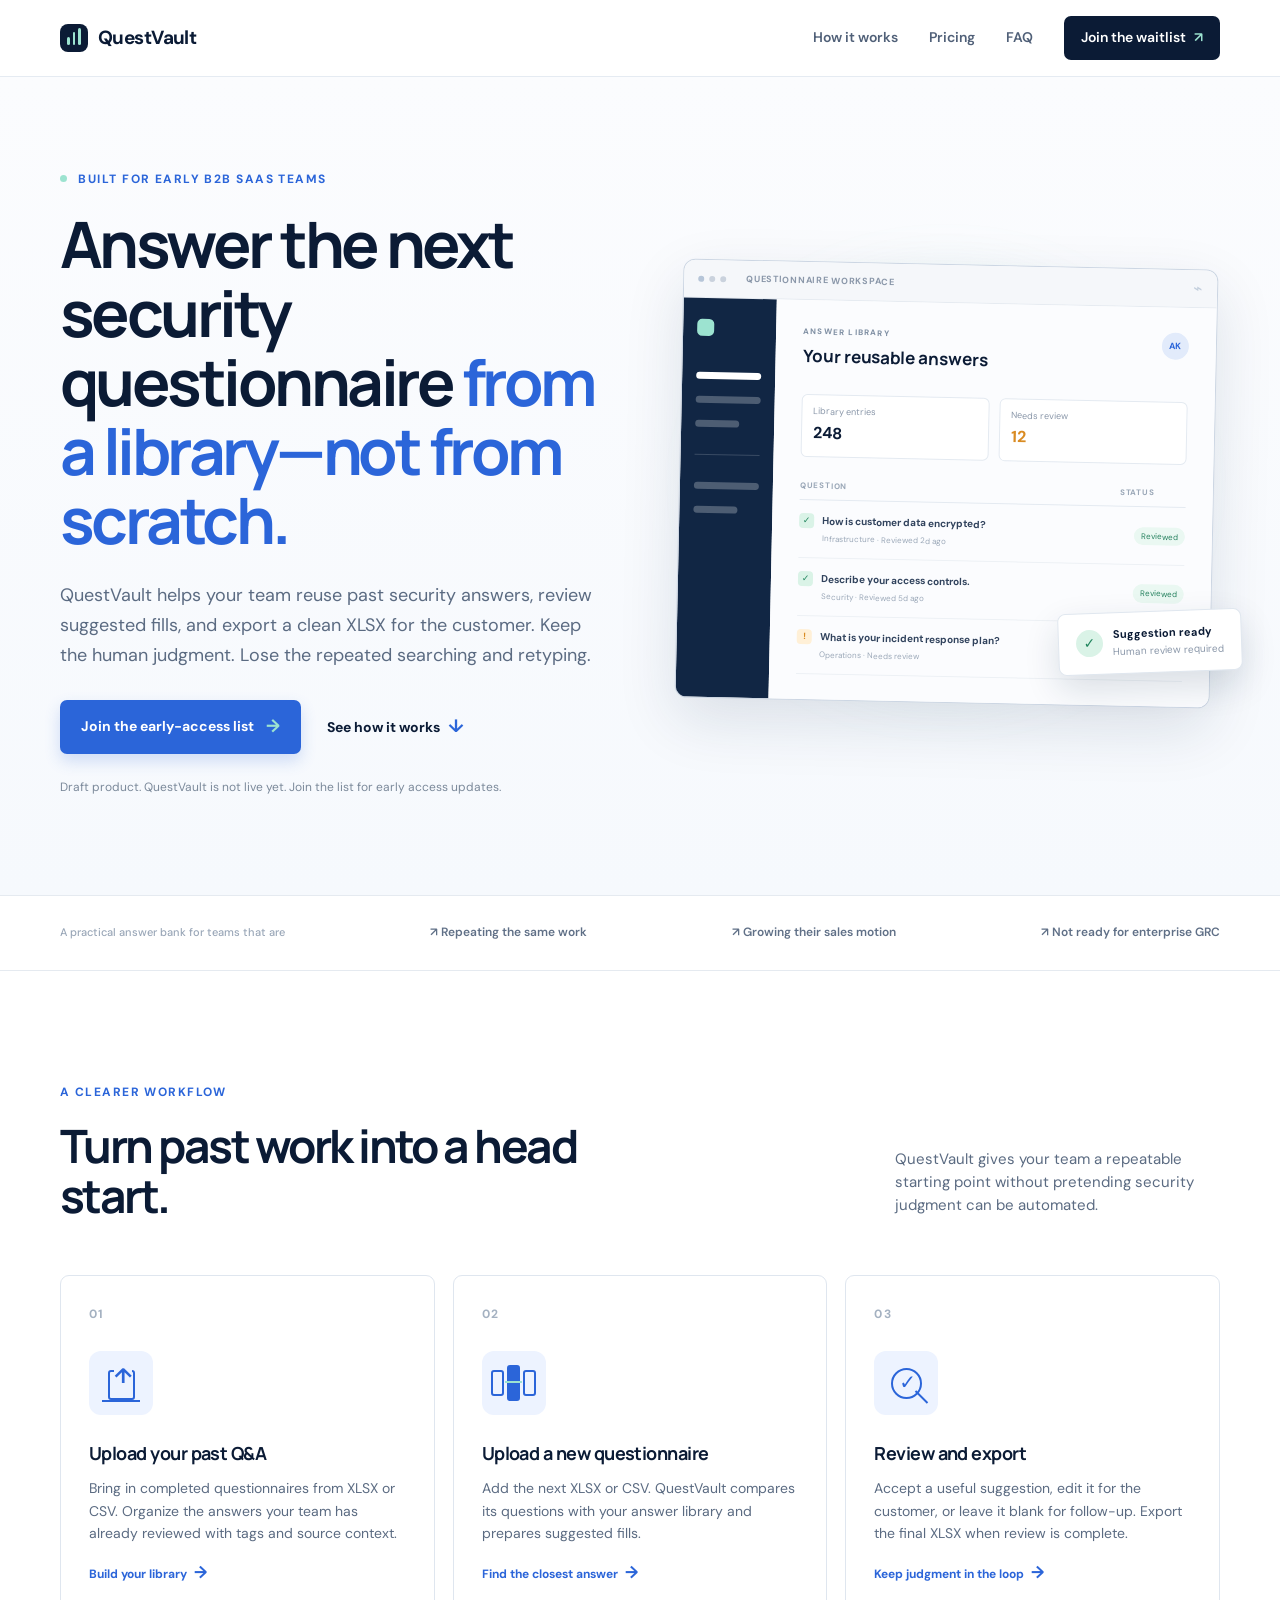
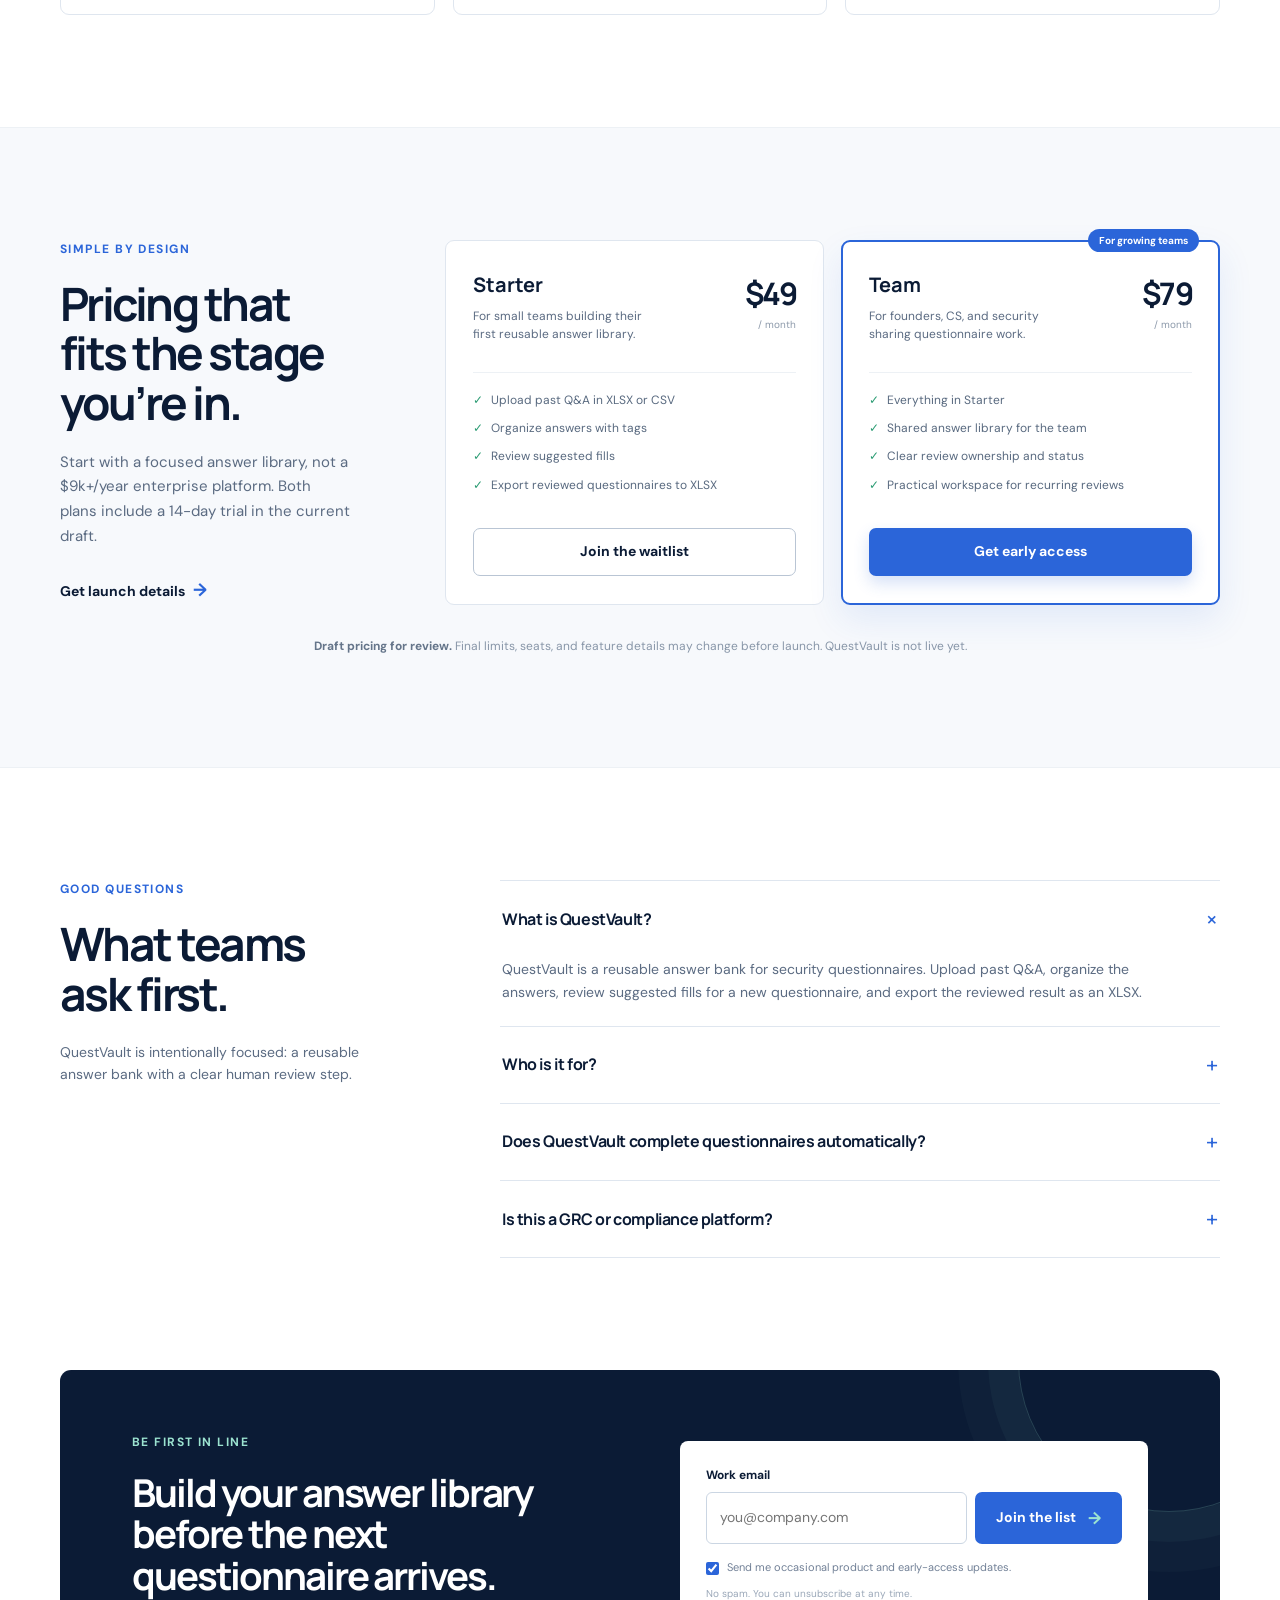
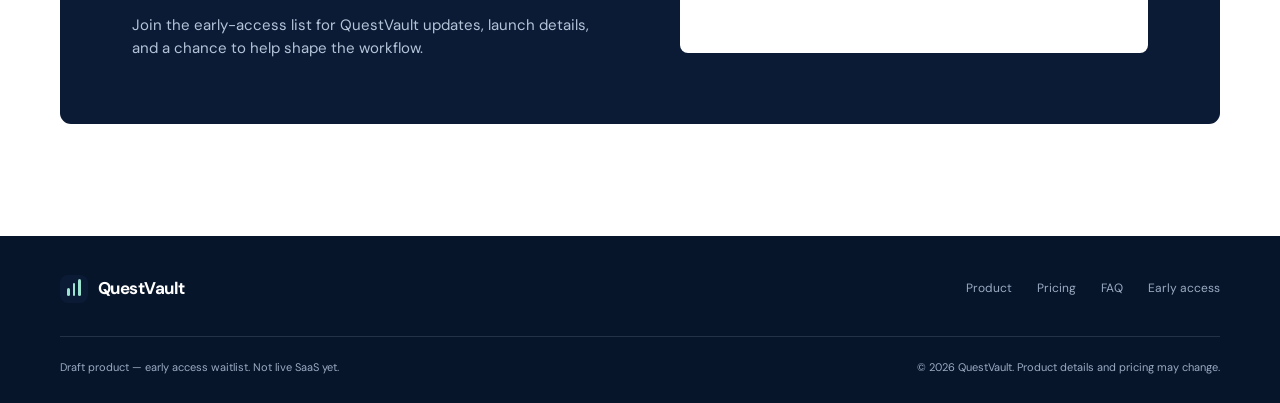
==== index.html @ 4755c35e "Add QuestVault waitlist landing" ====
<!doctype html>
<html lang="en">
<head>
  <meta charset="utf-8">
  <meta name="viewport" content="width=device-width, initial-scale=1">
  <meta name="theme-color" content="#0b1b35">
  <meta name="description" content="Build a reusable security questionnaire answer bank for your B2B SaaS team. Upload past Q&A, review suggested fills, and export XLSX. Draft product with a 14-day trial.">
  <meta property="og:title" content="Answer the next security questionnaire from a library">
  <meta property="og:description" content="QuestVault helps early B2B SaaS teams reuse reviewed answers, edit suggested fills, and export customer-ready XLSX questionnaires.">
  <meta property="og:type" content="website">
  <title>QuestVault | Reuse answers for security questionnaires</title>
  <link rel="preconnect" href="https://fonts.googleapis.com">
  <link rel="preconnect" href="https://fonts.gstatic.com" crossorigin>
  <link href="https://fonts.googleapis.com/css2?family=DM+Sans:wght@400;500;600;700&family=Manrope:wght@700;800&display=swap" rel="stylesheet">
  <link rel="stylesheet" href="styles.css">
  <script>window.QUESTVAULT_CONFIG = { endpoint: "__WAITLIST_ENDPOINT__" };</script>
  <script src="app.js" defer></script>
</head>
<body>
  <header class="site-header">
    <div class="container nav-wrap">
      <a class="brand" href="#top" aria-label="QuestVault home">
        <span class="brand-mark" aria-hidden="true"><span></span><span></span><span></span></span>
        <span>QuestVault</span>
      </a>
      <button class="menu-toggle" type="button" aria-expanded="false" aria-controls="site-nav"><span class="sr-only">Toggle navigation</span><i></i><i></i><i></i></button>
      <nav id="site-nav" class="site-nav" aria-label="Main navigation">
        <a href="#how-it-works">How it works</a>
        <a href="#pricing">Pricing</a>
        <a href="#faq">FAQ</a>
        <a class="nav-cta" href="#waitlist">Join the waitlist <span aria-hidden="true">↗</span></a>
      </nav>
    </div>
  </header>

  <main id="top">
    <section class="hero section-pad">
      <div class="container hero-grid">
        <div class="hero-copy">
          <p class="eyebrow"><span class="eyebrow-dot"></span> Built for early B2B SaaS teams</p>
          <h1>Answer the next security questionnaire <em>from a library—not from scratch.</em></h1>
          <p class="hero-lede">QuestVault helps your team reuse past security answers, review suggested fills, and export a clean XLSX for the customer. Keep the human judgment. Lose the repeated searching and retyping.</p>
          <div class="hero-actions">
            <a class="button button-primary" href="#waitlist">Join the early-access list <span aria-hidden="true">→</span></a>
            <a class="text-link" href="#how-it-works">See how it works <span aria-hidden="true">↓</span></a>
          </div>
          <p class="hero-note">Draft product. QuestVault is not live yet. Join the list for early access updates.</p>
        </div>
        <div class="product-visual" aria-label="Illustration of the QuestVault answer library and review workflow">
          <div class="visual-glow"></div>
          <div class="app-window">
            <div class="window-bar"><div class="window-dots"><span></span><span></span><span></span></div><span class="window-label">Questionnaire workspace</span><span class="window-lock">⌁</span></div>
            <div class="window-body">
              <div class="mock-sidebar"><div class="mock-logo"></div><span class="side-line active"></span><span class="side-line"></span><span class="side-line short"></span><span class="side-rule"></span><span class="side-line"></span><span class="side-line short"></span></div>
              <div class="mock-main">
                <div class="mock-heading"><div><span class="mock-kicker">ANSWER LIBRARY</span><strong>Your reusable answers</strong></div><span class="mock-avatar">AK</span></div>
                <div class="mock-stats"><div><span>Library entries</span><b>248</b></div><div><span>Needs review</span><b class="amber">12</b></div></div>
                <div class="mock-table-head"><span>QUESTION</span><span>STATUS</span></div>
                <div class="mock-row"><div class="question-line"><span class="question-icon">✓</span><span><b>How is customer data encrypted?</b><small>Infrastructure · Reviewed 2d ago</small></span></div><span class="status-pill">Reviewed</span></div>
                <div class="mock-row"><div class="question-line"><span class="question-icon">✓</span><span><b>Describe your access controls.</b><small>Security · Reviewed 5d ago</small></span></div><span class="status-pill">Reviewed</span></div>
                <div class="mock-row"><div class="question-line"><span class="question-icon pending">!</span><span><b>What is your incident response plan?</b><small>Operations · Needs review</small></span></div><span class="status-pill pending-pill">Review</span></div>
              </div>
            </div>
          </div>
          <div class="floating-card"><span class="floating-check">✓</span><span><b>Suggestion ready</b><small>Human review required</small></span></div>
        </div>
      </div>
    </section>

    <section class="trust-strip"><div class="container trust-inner"><span class="trust-label">A practical answer bank for teams that are</span><span>↗ Repeating the same work</span><span>↗ Growing their sales motion</span><span>↗ Not ready for enterprise GRC</span></div></section>

    <section id="how-it-works" class="section-pad how-section">
      <div class="container">
        <div class="section-intro"><div><p class="eyebrow">A clearer workflow</p><h2>Turn past work into a head start.</h2></div><p>QuestVault gives your team a repeatable starting point without pretending security judgment can be automated.</p></div>
        <div class="steps-grid">
          <article class="step-card"><div class="step-number">01</div><div class="step-icon upload-icon"><span></span><i></i></div><h3>Upload your past Q&amp;A</h3><p>Bring in completed questionnaires from XLSX or CSV. Organize the answers your team has already reviewed with tags and source context.</p><span class="step-link">Build your library <span>→</span></span></article>
          <article class="step-card"><div class="step-number">02</div><div class="step-icon match-icon"><span></span><span></span><span></span></div><h3>Upload a new questionnaire</h3><p>Add the next XLSX or CSV. QuestVault compares its questions with your answer library and prepares suggested fills.</p><span class="step-link">Find the closest answer <span>→</span></span></article>
          <article class="step-card"><div class="step-number">03</div><div class="step-icon review-icon"><span>✓</span><i></i></div><h3>Review and export</h3><p>Accept a useful suggestion, edit it for the customer, or leave it blank for follow-up. Export the final XLSX when review is complete.</p><span class="step-link">Keep judgment in the loop <span>→</span></span></article>
        </div>
      </div>
    </section>

    <section id="pricing" class="section-pad pricing-section">
      <div class="container pricing-layout"><div class="pricing-copy"><p class="eyebrow">Simple by design</p><h2>Pricing that fits the stage you’re in.</h2><p>Start with a focused answer library, not a $9k+/year enterprise platform. Both plans include a 14-day trial in the current draft.</p><a class="text-link" href="#waitlist">Get launch details <span aria-hidden="true">→</span></a></div><div class="plans"><article class="plan-card"><div class="plan-top"><div><h3>Starter</h3><p>For small teams building their first reusable answer library.</p></div><div class="price"><strong>$49</strong><span>/ month</span></div></div><ul><li>Upload past Q&amp;A in XLSX or CSV</li><li>Organize answers with tags</li><li>Review suggested fills</li><li>Export reviewed questionnaires to XLSX</li></ul><a class="button button-outline" href="#waitlist">Join the waitlist</a></article><article class="plan-card featured"><div class="plan-badge">For growing teams</div><div class="plan-top"><div><h3>Team</h3><p>For founders, CS, and security sharing questionnaire work.</p></div><div class="price"><strong>$79</strong><span>/ month</span></div></div><ul><li>Everything in Starter</li><li>Shared answer library for the team</li><li>Clear review ownership and status</li><li>Practical workspace for recurring reviews</li></ul><a class="button button-primary" href="#waitlist">Get early access</a></article></div></div>
      <div class="container"><p class="pricing-note"><strong>Draft pricing for review.</strong> Final limits, seats, and feature details may change before launch. QuestVault is not live yet.</p></div>
    </section>

    <section id="faq" class="section-pad faq-section"><div class="container faq-layout"><div class="faq-heading"><p class="eyebrow">Good questions</p><h2>What teams ask first.</h2><p>QuestVault is intentionally focused: a reusable answer bank with a clear human review step.</p></div><div class="faq-list"><details open><summary>What is QuestVault?<span>+</span></summary><p>QuestVault is a reusable answer bank for security questionnaires. Upload past Q&amp;A, organize the answers, review suggested fills for a new questionnaire, and export the reviewed result as an XLSX.</p></details><details><summary>Who is it for?<span>+</span></summary><p>It is designed for early B2B SaaS teams where a founder, customer success lead, security owner, or small group shares responsibility for customer questionnaires.</p></details><details><summary>Does QuestVault complete questionnaires automatically?<span>+</span></summary><p>No. QuestVault suggests fills from your answer library. A human reviews and edits the answers before export, and your team remains responsible for accuracy.</p></details><details><summary>Is this a GRC or compliance platform?<span>+</span></summary><p>No. QuestVault is a focused questionnaire answer bank. It does not replace a GRC program, security review, legal review, or compliance advice.</p></details></div></div></section>

    <section id="waitlist" class="section-pad waitlist-section"><div class="container waitlist-card"><div class="waitlist-copy"><p class="eyebrow eyebrow-light">Be first in line</p><h2>Build your answer library before the next questionnaire arrives.</h2><p>Join the early-access list for QuestVault updates, launch details, and a chance to help shape the workflow.</p></div><div class="form-panel"><form id="waitlist-form" novalidate><label for="email">Work email</label><div class="input-row"><input id="email" name="email" type="email" autocomplete="email" placeholder="you@company.com" required><button class="button button-light" type="submit">Join the list <span aria-hidden="true">→</span></button></div><label class="consent"><input type="checkbox" name="updates" checked><span>Send me occasional product and early-access updates.</span></label><p class="form-hint">No spam. You can unsubscribe at any time.</p><p id="form-message" class="form-message" role="status" aria-live="polite"></p></form><div id="success-state" class="success-state" hidden><div class="success-icon">✓</div><h3>You’re on the list.</h3><p>Thanks for your interest in QuestVault. We’ll share early-access updates when they’re ready.</p><button type="button" class="text-button" id="reset-form">Add another email</button></div></div></div></section>
  </main>

  <footer class="site-footer"><div class="container footer-top"><a class="brand brand-footer" href="#top"><span class="brand-mark" aria-hidden="true"><span></span><span></span><span></span></span><span>QuestVault</span></a><div class="footer-links"><a href="#how-it-works">Product</a><a href="#pricing">Pricing</a><a href="#faq">FAQ</a><a href="#waitlist">Early access</a></div></div><div class="container footer-bottom"><p>Draft product — early access waitlist. Not live SaaS yet.</p><p>© <span id="current-year">2026</span> QuestVault. Product details and pricing may change.</p></div></footer>
</body>
</html>
---- styles.css ----
:root{--navy:#0b1b35;--navy-2:#13294b;--ink:#13213a;--muted:#5b6b82;--line:#dfe6ef;--paper:#f7f9fc;--blue:#2b65d9;--blue-dark:#1c4cab;--teal:#9ce3d0;--amber:#d98b22;--white:#fff;--shadow:0 22px 60px rgba(16,39,73,.12)}
*{box-sizing:border-box}html{scroll-behavior:smooth}body{margin:0;color:var(--ink);background:var(--white);font-family:"DM Sans",system-ui,sans-serif;font-size:16px;line-height:1.55;-webkit-font-smoothing:antialiased}a{color:inherit;text-decoration:none}button,input{font:inherit}.container{width:min(1160px,calc(100% - 40px));margin:0 auto}.section-pad{padding:112px 0}.sr-only{clip:rect(0,0,0,0);clip-path:inset(50%);height:1px;width:1px;overflow:hidden;position:absolute;white-space:nowrap}.site-header{position:sticky;top:0;z-index:20;background:rgba(255,255,255,.92);border-bottom:1px solid rgba(223,230,239,.8);backdrop-filter:blur(14px)}.nav-wrap{height:76px;display:flex;align-items:center;justify-content:space-between}.brand{display:inline-flex;align-items:center;gap:10px;color:var(--navy);font-size:19px;font-weight:700;letter-spacing:-.03em}.brand-mark{width:28px;height:28px;border-radius:8px;background:var(--navy);display:inline-flex;align-items:flex-end;justify-content:center;gap:3px;padding:7px}.brand-mark span{display:block;width:3px;background:var(--teal);border-radius:3px}.brand-mark span:nth-child(1){height:8px}.brand-mark span:nth-child(2){height:13px}.brand-mark span:nth-child(3){height:17px}.site-nav{display:flex;align-items:center;gap:31px;color:#506078;font-size:14px;font-weight:600}.site-nav a{transition:color .2s ease}.site-nav a:hover{color:var(--navy)}.site-nav .nav-cta{color:var(--white);background:var(--navy);padding:11px 17px;border-radius:7px}.site-nav .nav-cta span{color:var(--teal);padding-left:5px}.menu-toggle{display:none;border:0;background:none;padding:8px}.hero{background:linear-gradient(180deg,#fbfcfe 0%,#f6f9fd 100%);padding-top:93px;padding-bottom:98px;overflow:hidden}.hero-grid{display:grid;grid-template-columns:minmax(0,1fr) minmax(460px,1fr);gap:65px;align-items:center}.eyebrow{color:var(--blue);font-size:12px;font-weight:700;letter-spacing:.12em;text-transform:uppercase;margin:0 0 20px}.eyebrow-dot{display:inline-block;width:7px;height:7px;background:var(--teal);border-radius:50%;margin:0 7px 1px 0}.hero h1,.section-intro h2,.pricing-copy h2,.faq-heading h2,.waitlist-copy h2{font-family:Manrope,"DM Sans",sans-serif;letter-spacing:-.055em;line-height:1.08;color:var(--navy)}.hero h1{font-size:clamp(40px,5vw,65px);max-width:630px;margin:0}.hero h1 em{font-style:normal;color:var(--blue)}.hero-lede{font-size:18px;line-height:1.65;color:var(--muted);max-width:600px;margin:27px 0 30px}.hero-actions{display:flex;align-items:center;gap:26px;flex-wrap:wrap}.button{display:inline-flex;align-items:center;justify-content:center;gap:12px;min-height:48px;padding:12px 20px;border:1px solid transparent;border-radius:7px;font-weight:700;font-size:14px;cursor:pointer;transition:background .2s ease,transform .2s ease,border-color .2s ease}.button:hover{transform:translateY(-2px)}.button-primary{background:var(--blue);color:var(--white);box-shadow:0 7px 16px rgba(43,101,217,.2)}.button-primary:hover{background:var(--blue-dark)}.button-primary span{color:var(--teal);font-size:18px}.button-outline{border-color:#b9c5d4;color:var(--navy);background:var(--white)}.button-outline:hover{border-color:var(--blue);color:var(--blue)}.text-link{font-size:14px;font-weight:700;color:var(--navy)}.text-link span{color:var(--blue);font-size:18px;padding-left:5px}.hero-note{color:#7b899a;font-size:12px;margin:24px 0 0}.product-visual{position:relative;min-height:430px;display:flex;align-items:center;justify-content:center}.visual-glow{position:absolute;width:410px;height:370px;border-radius:50%;background:rgba(156,227,208,.28);filter:blur(35px)}.app-window{position:relative;z-index:1;width:100%;max-width:535px;border:1px solid #ccd6e3;border-radius:12px;overflow:hidden;background:#fff;box-shadow:var(--shadow);transform:rotate(1.2deg)}.window-bar{height:38px;display:flex;align-items:center;padding:0 14px;background:#f5f7fa;border-bottom:1px solid #e6ebf1;color:#8a97a9;font-size:9px;font-weight:700;letter-spacing:.08em;text-transform:uppercase}.window-dots{display:flex;gap:5px;margin-right:20px}.window-dots span{width:6px;height:6px;border-radius:50%;background:#cad2dd}.window-dots span:first-child{background:#b6c5d8}.window-label{flex:1}.window-lock{font-size:15px;color:#c2cedc}.window-body{display:flex;min-height:340px}.mock-sidebar{width:93px;background:#112644;padding:21px 14px}.mock-logo{width:17px;height:17px;border-radius:5px;background:var(--teal);margin:0 0 36px}.side-line{height:7px;border-radius:5px;background:rgba(255,255,255,.25);display:block;margin:0 0 17px}.side-line.active{background:#fff}.side-line.short{width:68%}.side-rule{display:block;height:1px;background:rgba(255,255,255,.17);margin:27px 0}.mock-main{flex:1;padding:25px 27px;background:#fbfcfe}.mock-heading{display:flex;justify-content:space-between;align-items:flex-start}.mock-kicker{display:block;font-size:8px;font-weight:800;letter-spacing:.15em;color:#8090a4;margin-bottom:6px}.mock-heading strong{font-family:Manrope,sans-serif;font-size:17px;color:var(--navy)}.mock-avatar{display:grid;place-items:center;width:27px;height:27px;border-radius:50%;background:#e2ebfb;color:var(--blue);font-size:9px;font-weight:700}.mock-stats{display:grid;grid-template-columns:1fr 1fr;gap:10px;margin:24px 0 22px}.mock-stats div{border:1px solid #e4eaf1;padding:10px 11px;border-radius:6px;background:white}.mock-stats span{display:block;color:#8a97a9;font-size:9px;margin-bottom:2px}.mock-stats b{font-size:16px;color:var(--navy)}.mock-stats b.amber{color:var(--amber)}.mock-table-head{display:grid;grid-template-columns:1fr 66px;color:#9ba8b8;font-size:8px;font-weight:800;letter-spacing:.1em;border-bottom:1px solid #e4eaf1;padding:0 0 8px}.mock-row{display:flex;justify-content:space-between;align-items:center;gap:8px;padding:13px 0;border-bottom:1px solid #edf1f5}.question-line{display:flex;gap:8px;min-width:0}.question-line b{display:block;white-space:nowrap;overflow:hidden;text-overflow:ellipsis;color:#31435d;font-size:10px}.question-line small{display:block;color:#9ba8b8;font-size:8px;margin-top:3px}.question-icon{flex:0 0 15px;width:15px;height:15px;border-radius:4px;display:grid;place-items:center;background:#daf3e7;color:#20855d;font-size:9px;font-weight:bold}.question-icon.pending{background:#fff0d7;color:var(--amber)}.status-pill{font-size:8px;color:#25815e;background:#eaf8f2;border-radius:12px;padding:3px 7px}.pending-pill{color:#aa6d16;background:#fff4e2}.floating-card{position:absolute;right:-22px;bottom:30px;z-index:2;display:flex;align-items:center;gap:10px;padding:13px 17px;background:white;border:1px solid #e0e7ef;border-radius:8px;box-shadow:0 14px 35px rgba(16,39,73,.14);transform:rotate(-2deg)}.floating-check{display:grid;place-items:center;width:27px;height:27px;background:#daf3e7;color:#20855d;border-radius:50%;font-size:14px}.floating-card b{display:block;color:var(--navy);font-size:11px}.floating-card small{display:block;color:#8a97a9;font-size:10px;margin-top:1px}.trust-strip{border-top:1px solid #e5eaf0;border-bottom:1px solid #e5eaf0;background:#fff}.trust-inner{min-height:74px;display:flex;align-items:center;justify-content:space-between;gap:18px;color:#607087;font-size:12px;font-weight:600}.trust-label{color:#9aa7b8;font-size:11px;font-weight:500}.how-section{background:#fff}.section-intro{display:flex;justify-content:space-between;align-items:flex-end;gap:45px;margin-bottom:54px}.section-intro h2,.pricing-copy h2,.faq-heading h2{font-size:clamp(30px,4vw,46px);margin:0;max-width:610px}.section-intro>p{color:var(--muted);max-width:325px;margin:0 0 3px;font-size:15px}.steps-grid{display:grid;grid-template-columns:repeat(3,1fr);gap:18px}.step-card{position:relative;padding:29px 28px 31px;border:1px solid var(--line);border-radius:9px;min-height:340px;transition:box-shadow .2s ease,transform .2s ease}.step-card:hover{box-shadow:0 14px 35px rgba(16,39,73,.08);transform:translateY(-3px)}.step-number{color:#a4b1c1;font-size:12px;font-weight:700;letter-spacing:.1em}.step-icon{height:64px;width:64px;border-radius:12px;background:#edf3ff;margin:28px 0 25px;position:relative}.upload-icon:before{content:"";position:absolute;left:19px;top:19px;width:23px;height:26px;border:2px solid var(--blue);border-radius:3px}.upload-icon span:before{content:"↑";position:absolute;color:var(--blue);font-size:21px;font-weight:700;left:25px;top:15px;background:#edf3ff;line-height:20px}.upload-icon i{position:absolute;left:13px;right:13px;bottom:13px;border-bottom:2px solid var(--blue)}.match-icon{display:flex;align-items:center;justify-content:center;gap:3px}.match-icon span{display:block;width:13px;height:26px;border:2px solid var(--blue);border-radius:3px}.match-icon span:nth-child(2){height:36px;background:var(--blue)}.match-icon span:nth-child(2):after{content:"";display:block;width:17px;height:2px;background:var(--teal);transform:translate(-4px,14px)}.review-icon:before{content:"";position:absolute;left:17px;top:17px;width:27px;height:27px;border:2px solid var(--blue);border-radius:50%}.review-icon span{position:absolute;left:25px;top:16px;color:var(--blue);font-weight:700;font-size:20px}.review-icon i{position:absolute;width:17px;border-bottom:2px solid var(--blue);transform:rotate(45deg);left:39px;top:45px}.step-card h3{font-family:Manrope,sans-serif;font-size:18px;letter-spacing:-.03em;color:var(--navy);margin:0 0 9px}.step-card p{font-size:14px;color:var(--muted);margin:0;line-height:1.6}.step-link{position:absolute;bottom:28px;color:var(--blue);font-size:12px;font-weight:700}.step-link span{font-size:17px;margin-left:4px}.pricing-section{background:var(--paper);border-top:1px solid #edf1f5;border-bottom:1px solid #edf1f5}.pricing-layout{display:grid;grid-template-columns:290px 1fr;gap:95px;align-items:center}.pricing-copy p:not(.eyebrow){color:var(--muted);font-size:15px;line-height:1.65;margin:22px 0 28px}.plans{display:grid;grid-template-columns:1fr 1fr;gap:17px}.plan-card{background:#fff;border:1px solid var(--line);border-radius:9px;padding:28px 27px;position:relative}.plan-card.featured{border:2px solid var(--blue);padding:27px 26px;box-shadow:0 15px 35px rgba(43,101,217,.1)}.plan-badge{position:absolute;right:19px;top:-13px;border-radius:20px;background:var(--blue);color:white;padding:4px 11px;font-size:10px;font-weight:700}.plan-top{display:flex;justify-content:space-between;gap:15px;min-height:103px}.plan-card h3{font-family:Manrope,sans-serif;font-size:20px;color:var(--navy);margin:0 0 7px}.plan-card p{font-size:12px;color:var(--muted);line-height:1.5;margin:0;max-width:175px}.price{white-space:nowrap;text-align:right;color:var(--navy)}.price strong{display:block;font-family:Manrope,sans-serif;font-size:31px;letter-spacing:-.05em}.price span{display:block;color:#8c99aa;font-size:10px}.plan-card ul{list-style:none;padding:19px 0 23px;margin:0;border-top:1px solid #edf1f5}.plan-card li{font-size:12px;color:#58697f;line-height:1.45;margin:0 0 11px;padding-left:18px;position:relative}.plan-card li:before{content:"✓";position:absolute;left:0;color:#2a9b72;font-weight:bold}.plan-card .button{width:100%;min-height:43px}.pricing-note{font-size:12px;color:#8896a8;margin:32px 0 0;text-align:center}.pricing-note strong{color:#65758a}.faq-section{background:#fff}.faq-layout{display:grid;grid-template-columns:310px 1fr;gap:130px}.faq-heading p:not(.eyebrow){color:var(--muted);font-size:14px;margin-top:24px}.faq-list{border-top:1px solid var(--line)}details{border-bottom:1px solid var(--line)}summary{list-style:none;cursor:pointer;display:flex;justify-content:space-between;gap:30px;align-items:center;padding:21px 2px;font-family:Manrope,sans-serif;font-size:16px;color:var(--navy);font-weight:700;letter-spacing:-.025em}summary::-webkit-details-marker{display:none}summary span{font-family:"DM Sans",sans-serif;font-weight:400;color:var(--blue);font-size:22px;transition:transform .2s ease}details[open] summary span{transform:rotate(45deg)}details p{color:var(--muted);font-size:14px;line-height:1.65;max-width:680px;padding:0 35px 22px 2px;margin:0}.waitlist-section{padding-top:0;background:#fff}.waitlist-card{display:grid;grid-template-columns:1fr 1fr;gap:80px;align-items:center;background:var(--navy);border-radius:11px;padding:63px 72px;position:relative;overflow:hidden}.waitlist-card:after{content:"";position:absolute;width:300px;height:300px;border:1px solid rgba(156,227,208,.2);border-radius:50%;right:-100px;top:-160px;box-shadow:0 0 0 30px rgba(156,227,208,.04),0 0 0 60px rgba(156,227,208,.025)}.waitlist-copy,.form-panel{position:relative;z-index:1}.eyebrow-light{color:var(--teal)}.waitlist-copy h2{color:#fff;font-size:clamp(28px,3vw,40px);max-width:500px;margin:0 0 18px}.waitlist-copy>p:last-child{color:#b4c4d8;max-width:470px;font-size:15px;margin:0}.form-panel{background:#fff;border-radius:8px;padding:25px 26px}.form-panel label:not(.consent){display:block;color:var(--navy);font-size:12px;font-weight:700;margin-bottom:8px}.input-row{display:flex;gap:8px}.input-row input{width:100%;min-width:0;border:1px solid #cbd6e3;border-radius:6px;padding:11px 13px;color:var(--navy);font-size:14px;outline:none}.input-row input:focus{border-color:var(--blue);box-shadow:0 0 0 3px rgba(43,101,217,.12)}.input-row input[aria-invalid=true]{border-color:#c25454}.button-light{background:var(--blue);color:#fff;white-space:nowrap}.button-light:hover{background:var(--blue-dark)}.button-light span{color:var(--teal);font-size:17px}.consent{display:flex;align-items:flex-start;gap:8px;color:#728197;font-size:11px;margin-top:15px}.consent input{accent-color:var(--blue);margin:3px 0 0}.form-hint{color:#9aa7b8;font-size:10px;margin:9px 0 0}.form-message{font-size:12px;color:#b34b4b;margin:9px 0 0;min-height:18px}.success-state{text-align:center;padding:5px 0 1px}.success-icon{display:grid;place-items:center;width:42px;height:42px;border-radius:50%;margin:0 auto 11px;background:#def4e9;color:#21835d;font-size:22px}.success-state h3{font-family:Manrope,sans-serif;color:var(--navy);font-size:21px;margin:0 0 5px}.success-state p{color:var(--muted);font-size:13px;line-height:1.5;margin:0 auto 13px;max-width:300px}.text-button{border:0;background:transparent;color:var(--blue);font-size:12px;font-weight:700;cursor:pointer}.site-footer{background:#07152b;color:#9aabc1;padding:39px 0 27px}.footer-top,.footer-bottom{display:flex;justify-content:space-between;align-items:center}.brand-footer{color:#fff;font-size:17px}.footer-links{display:flex;gap:25px;font-size:12px}.footer-links a:hover{color:#fff}.footer-bottom{border-top:1px solid rgba(255,255,255,.12);margin-top:33px;padding-top:22px;font-size:11px;gap:20px}.footer-bottom p{margin:0}
@media (max-width:960px){.hero-grid{grid-template-columns:1fr;gap:45px}.hero-copy{max-width:700px}.product-visual{max-width:650px}.pricing-layout{grid-template-columns:1fr;gap:45px}.pricing-copy{max-width:540px}.faq-layout{gap:60px}.waitlist-card{padding:55px 45px;gap:45px}.trust-inner{flex-wrap:wrap;padding:17px 0}.trust-label{width:100%}}
@media (max-width:700px){.container{width:min(100% - 32px,1160px)}.section-pad{padding:76px 0}.nav-wrap{height:68px}.menu-toggle{display:flex;flex-direction:column;gap:4px}.menu-toggle i{display:block;width:21px;height:2px;background:var(--navy);border-radius:3px}.site-nav{display:none;position:absolute;left:16px;right:16px;top:73px;padding:15px;background:#fff;border:1px solid var(--line);border-radius:8px;box-shadow:var(--shadow);flex-direction:column;align-items:stretch;gap:0}.site-nav.is-open{display:flex}.site-nav a{padding:12px 10px}.site-nav .nav-cta{text-align:center;margin-top:7px}.hero{padding-top:67px;padding-bottom:68px}.hero h1{font-size:40px}.hero-lede{font-size:16px;margin-top:22px}.hero-actions{gap:18px}.product-visual{min-height:315px}.app-window{transform:none}.window-body{min-height:245px}.mock-sidebar{width:61px;padding:17px 10px}.mock-main{padding:17px 14px}.mock-logo{margin-bottom:23px}.side-rule{margin:19px 0}.mock-heading strong{font-size:14px}.mock-stats{margin:17px 0}.mock-row{padding:10px 0}.question-line b{font-size:8px}.question-line small{font-size:7px}.status-pill{font-size:7px}.floating-card{right:-5px;bottom:2px}.trust-inner{align-items:flex-start;gap:12px}.trust-inner>span:not(.trust-label){font-size:10px}.section-intro{display:block;margin-bottom:35px}.section-intro>p{margin-top:17px}.steps-grid,.plans{grid-template-columns:1fr}.step-card{min-height:0;padding-bottom:70px}.pricing-layout{gap:32px}.plan-top{min-height:93px}.faq-layout{grid-template-columns:1fr;gap:35px}.faq-heading p:not(.eyebrow){margin-top:17px}.waitlist-card{grid-template-columns:1fr;padding:39px 23px;gap:30px}.waitlist-copy h2{font-size:30px}.input-row{display:block}.input-row .button{width:100%;margin-top:9px}.footer-top,.footer-bottom{display:block}.footer-links{margin-top:24px;gap:16px;flex-wrap:wrap}.footer-bottom{margin-top:25px}.footer-bottom p+p{margin-top:7px}}
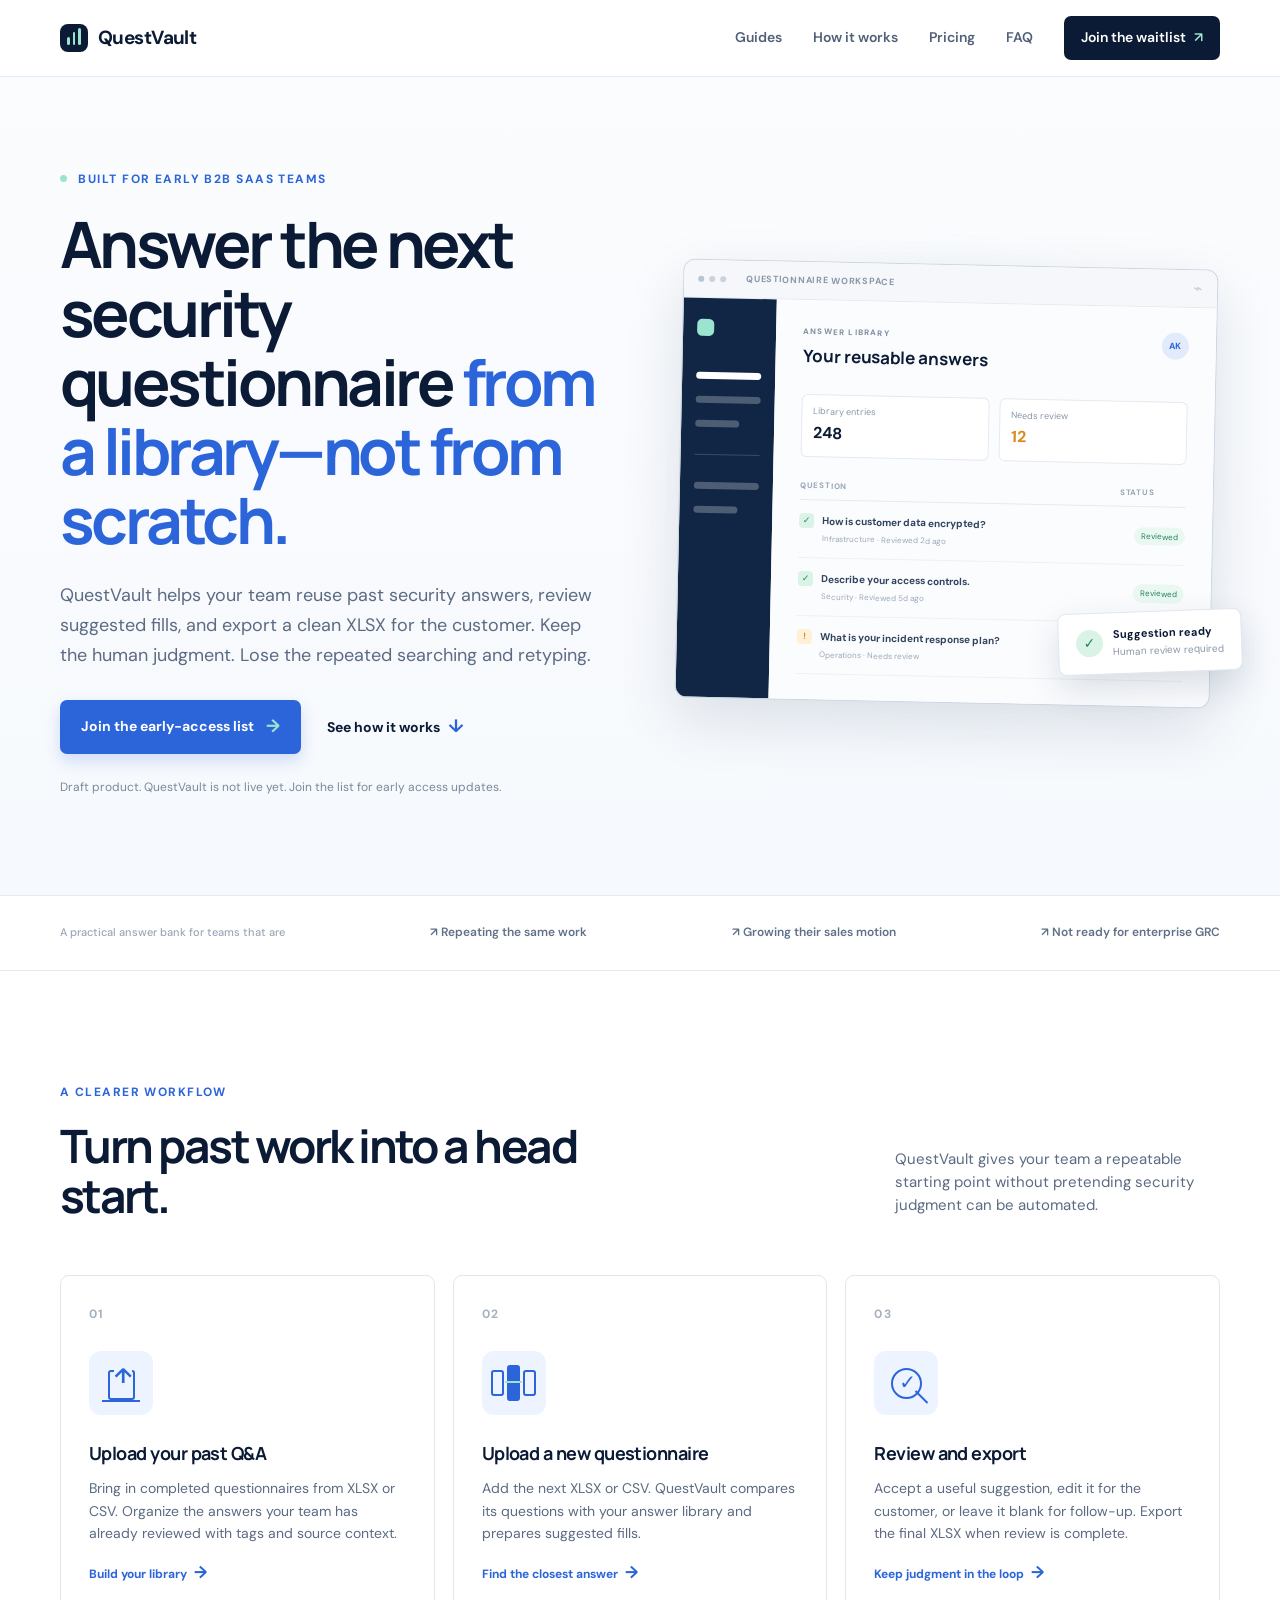
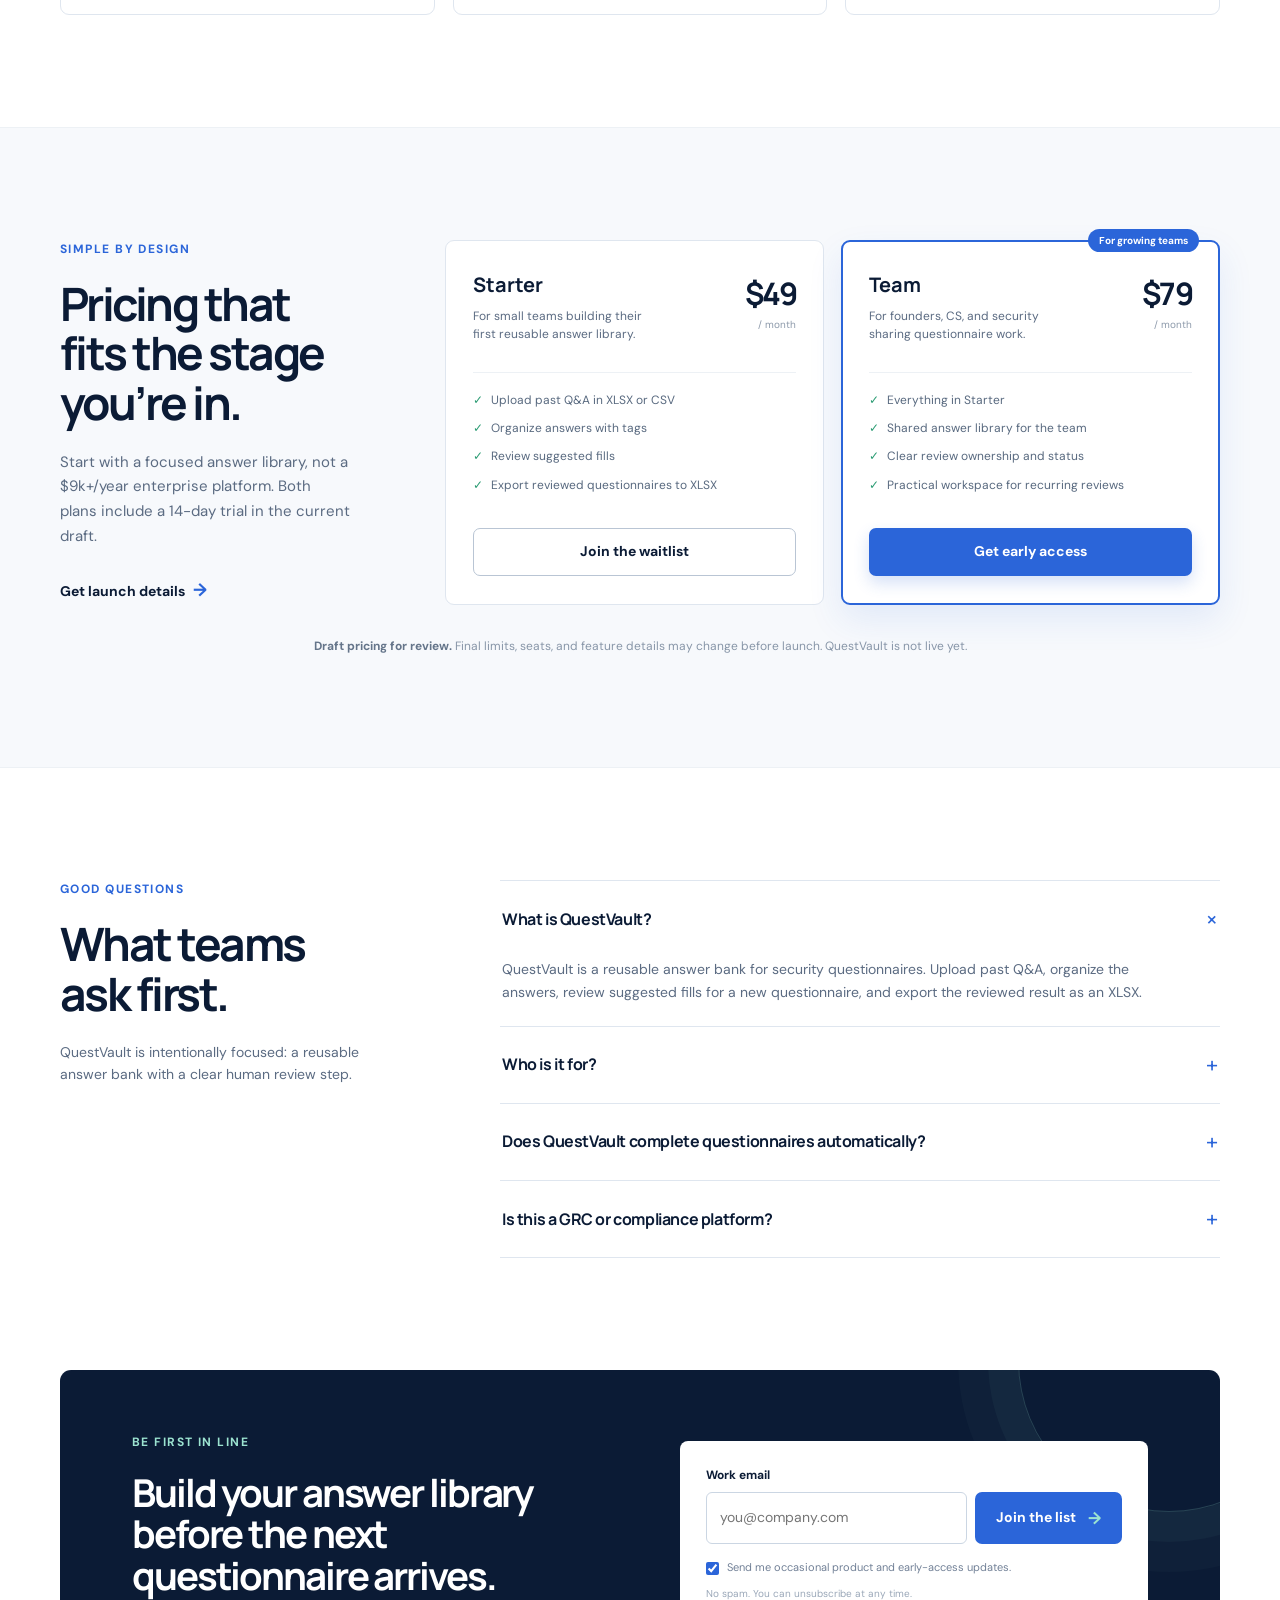
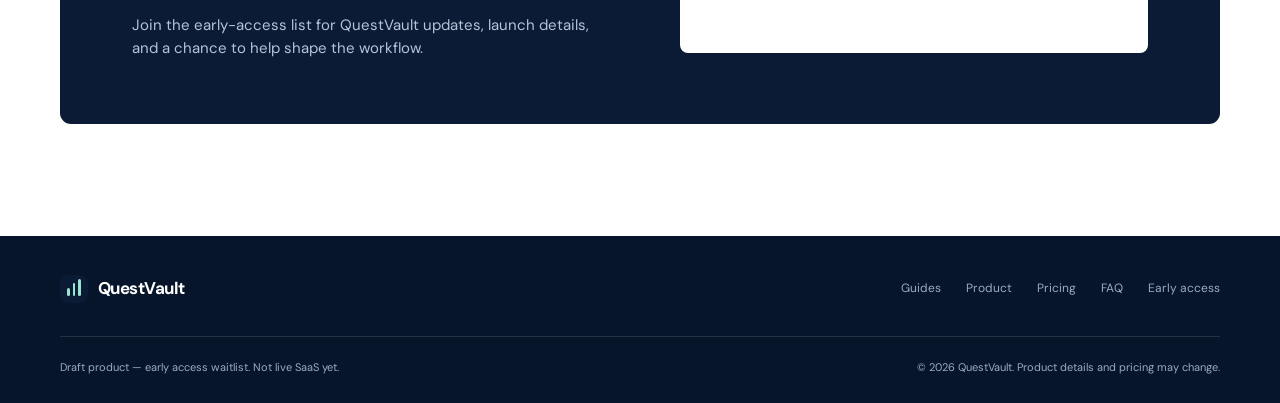
==== commit 5f14f615: "Add SEO guide cluster for security questionnaire workflows Publish a small static HTML cluster under" ====
--- a/index.html
+++ b/index.html
@@ -25,6 +25,7 @@
       </a>
       <button class="menu-toggle" type="button" aria-expanded="false" aria-controls="site-nav"><span class="sr-only">Toggle navigation</span><i></i><i></i><i></i></button>
       <nav id="site-nav" class="site-nav" aria-label="Main navigation">
+        <a href="guides/">Guides</a>
         <a href="#how-it-works">How it works</a>
         <a href="#pricing">Pricing</a>
         <a href="#faq">FAQ</a>
@@ -90,6 +91,6 @@
     <section id="waitlist" class="section-pad waitlist-section"><div class="container waitlist-card"><div class="waitlist-copy"><p class="eyebrow eyebrow-light">Be first in line</p><h2>Build your answer library before the next questionnaire arrives.</h2><p>Join the early-access list for QuestVault updates, launch details, and a chance to help shape the workflow.</p></div><div class="form-panel"><form id="waitlist-form" novalidate><label for="email">Work email</label><div class="input-row"><input id="email" name="email" type="email" autocomplete="email" placeholder="you@company.com" required><button class="button button-light" type="submit">Join the list <span aria-hidden="true">→</span></button></div><label class="consent"><input type="checkbox" name="updates" checked><span>Send me occasional product and early-access updates.</span></label><p class="form-hint">No spam. You can unsubscribe at any time.</p><p id="form-message" class="form-message" role="status" aria-live="polite"></p></form><div id="success-state" class="success-state" hidden><div class="success-icon">✓</div><h3>You’re on the list.</h3><p>Thanks for your interest in QuestVault. We’ll share early-access updates when they’re ready.</p><button type="button" class="text-button" id="reset-form">Add another email</button></div></div></div></section>
   </main>
 
-  <footer class="site-footer"><div class="container footer-top"><a class="brand brand-footer" href="#top"><span class="brand-mark" aria-hidden="true"><span></span><span></span><span></span></span><span>QuestVault</span></a><div class="footer-links"><a href="#how-it-works">Product</a><a href="#pricing">Pricing</a><a href="#faq">FAQ</a><a href="#waitlist">Early access</a></div></div><div class="container footer-bottom"><p>Draft product — early access waitlist. Not live SaaS yet.</p><p>© <span id="current-year">2026</span> QuestVault. Product details and pricing may change.</p></div></footer>
+  <footer class="site-footer"><div class="container footer-top"><a class="brand brand-footer" href="#top"><span class="brand-mark" aria-hidden="true"><span></span><span></span><span></span></span><span>QuestVault</span></a><div class="footer-links"><a href="guides/">Guides</a><a href="#how-it-works">Product</a><a href="#pricing">Pricing</a><a href="#faq">FAQ</a><a href="#waitlist">Early access</a></div></div><div class="container footer-bottom"><p>Draft product — early access waitlist. Not live SaaS yet.</p><p>© <span id="current-year">2026</span> QuestVault. Product details and pricing may change.</p></div></footer>
 </body>
 </html>
--- a/styles.css
+++ b/styles.css
@@ -1,5 +1,6 @@
 
 :root{--navy:#0b1b35;--navy-2:#13294b;--ink:#13213a;--muted:#5b6b82;--line:#dfe6ef;--paper:#f7f9fc;--blue:#2b65d9;--blue-dark:#1c4cab;--teal:#9ce3d0;--amber:#d98b22;--white:#fff;--shadow:0 22px 60px rgba(16,39,73,.12)}
 *{box-sizing:border-box}html{scroll-behavior:smooth}body{margin:0;color:var(--ink);background:var(--white);font-family:"DM Sans",system-ui,sans-serif;font-size:16px;line-height:1.55;-webkit-font-smoothing:antialiased}a{color:inherit;text-decoration:none}button,input{font:inherit}.container{width:min(1160px,calc(100% - 40px));margin:0 auto}.section-pad{padding:112px 0}.sr-only{clip:rect(0,0,0,0);clip-path:inset(50%);height:1px;width:1px;overflow:hidden;position:absolute;white-space:nowrap}.site-header{position:sticky;top:0;z-index:20;background:rgba(255,255,255,.92);border-bottom:1px solid rgba(223,230,239,.8);backdrop-filter:blur(14px)}.nav-wrap{height:76px;display:flex;align-items:center;justify-content:space-between}.brand{display:inline-flex;align-items:center;gap:10px;color:var(--navy);font-size:19px;font-weight:700;letter-spacing:-.03em}.brand-mark{width:28px;height:28px;border-radius:8px;background:var(--navy);display:inline-flex;align-items:flex-end;justify-content:center;gap:3px;padding:7px}.brand-mark span{display:block;width:3px;background:var(--teal);border-radius:3px}.brand-mark span:nth-child(1){height:8px}.brand-mark span:nth-child(2){height:13px}.brand-mark span:nth-child(3){height:17px}.site-nav{display:flex;align-items:center;gap:31px;color:#506078;font-size:14px;font-weight:600}.site-nav a{transition:color .2s ease}.site-nav a:hover{color:var(--navy)}.site-nav .nav-cta{color:var(--white);background:var(--navy);padding:11px 17px;border-radius:7px}.site-nav .nav-cta span{color:var(--teal);padding-left:5px}.menu-toggle{display:none;border:0;background:none;padding:8px}.hero{background:linear-gradient(180deg,#fbfcfe 0%,#f6f9fd 100%);padding-top:93px;padding-bottom:98px;overflow:hidden}.hero-grid{display:grid;grid-template-columns:minmax(0,1fr) minmax(460px,1fr);gap:65px;align-items:center}.eyebrow{color:var(--blue);font-size:12px;font-weight:700;letter-spacing:.12em;text-transform:uppercase;margin:0 0 20px}.eyebrow-dot{display:inline-block;width:7px;height:7px;background:var(--teal);border-radius:50%;margin:0 7px 1px 0}.hero h1,.section-intro h2,.pricing-copy h2,.faq-heading h2,.waitlist-copy h2{font-family:Manrope,"DM Sans",sans-serif;letter-spacing:-.055em;line-height:1.08;color:var(--navy)}.hero h1{font-size:clamp(40px,5vw,65px);max-width:630px;margin:0}.hero h1 em{font-style:normal;color:var(--blue)}.hero-lede{font-size:18px;line-height:1.65;color:var(--muted);max-width:600px;margin:27px 0 30px}.hero-actions{display:flex;align-items:center;gap:26px;flex-wrap:wrap}.button{display:inline-flex;align-items:center;justify-content:center;gap:12px;min-height:48px;padding:12px 20px;border:1px solid transparent;border-radius:7px;font-weight:700;font-size:14px;cursor:pointer;transition:background .2s ease,transform .2s ease,border-color .2s ease}.button:hover{transform:translateY(-2px)}.button-primary{background:var(--blue);color:var(--white);box-shadow:0 7px 16px rgba(43,101,217,.2)}.button-primary:hover{background:var(--blue-dark)}.button-primary span{color:var(--teal);font-size:18px}.button-outline{border-color:#b9c5d4;color:var(--navy);background:var(--white)}.button-outline:hover{border-color:var(--blue);color:var(--blue)}.text-link{font-size:14px;font-weight:700;color:var(--navy)}.text-link span{color:var(--blue);font-size:18px;padding-left:5px}.hero-note{color:#7b899a;font-size:12px;margin:24px 0 0}.product-visual{position:relative;min-height:430px;display:flex;align-items:center;justify-content:center}.visual-glow{position:absolute;width:410px;height:370px;border-radius:50%;background:rgba(156,227,208,.28);filter:blur(35px)}.app-window{position:relative;z-index:1;width:100%;max-width:535px;border:1px solid #ccd6e3;border-radius:12px;overflow:hidden;background:#fff;box-shadow:var(--shadow);transform:rotate(1.2deg)}.window-bar{height:38px;display:flex;align-items:center;padding:0 14px;background:#f5f7fa;border-bottom:1px solid #e6ebf1;color:#8a97a9;font-size:9px;font-weight:700;letter-spacing:.08em;text-transform:uppercase}.window-dots{display:flex;gap:5px;margin-right:20px}.window-dots span{width:6px;height:6px;border-radius:50%;background:#cad2dd}.window-dots span:first-child{background:#b6c5d8}.window-label{flex:1}.window-lock{font-size:15px;color:#c2cedc}.window-body{display:flex;min-height:340px}.mock-sidebar{width:93px;background:#112644;padding:21px 14px}.mock-logo{width:17px;height:17px;border-radius:5px;background:var(--teal);margin:0 0 36px}.side-line{height:7px;border-radius:5px;background:rgba(255,255,255,.25);display:block;margin:0 0 17px}.side-line.active{background:#fff}.side-line.short{width:68%}.side-rule{display:block;height:1px;background:rgba(255,255,255,.17);margin:27px 0}.mock-main{flex:1;padding:25px 27px;background:#fbfcfe}.mock-heading{display:flex;justify-content:space-between;align-items:flex-start}.mock-kicker{display:block;font-size:8px;font-weight:800;letter-spacing:.15em;color:#8090a4;margin-bottom:6px}.mock-heading strong{font-family:Manrope,sans-serif;font-size:17px;color:var(--navy)}.mock-avatar{display:grid;place-items:center;width:27px;height:27px;border-radius:50%;background:#e2ebfb;color:var(--blue);font-size:9px;font-weight:700}.mock-stats{display:grid;grid-template-columns:1fr 1fr;gap:10px;margin:24px 0 22px}.mock-stats div{border:1px solid #e4eaf1;padding:10px 11px;border-radius:6px;background:white}.mock-stats span{display:block;color:#8a97a9;font-size:9px;margin-bottom:2px}.mock-stats b{font-size:16px;color:var(--navy)}.mock-stats b.amber{color:var(--amber)}.mock-table-head{display:grid;grid-template-columns:1fr 66px;color:#9ba8b8;font-size:8px;font-weight:800;letter-spacing:.1em;border-bottom:1px solid #e4eaf1;padding:0 0 8px}.mock-row{display:flex;justify-content:space-between;align-items:center;gap:8px;padding:13px 0;border-bottom:1px solid #edf1f5}.question-line{display:flex;gap:8px;min-width:0}.question-line b{display:block;white-space:nowrap;overflow:hidden;text-overflow:ellipsis;color:#31435d;font-size:10px}.question-line small{display:block;color:#9ba8b8;font-size:8px;margin-top:3px}.question-icon{flex:0 0 15px;width:15px;height:15px;border-radius:4px;display:grid;place-items:center;background:#daf3e7;color:#20855d;font-size:9px;font-weight:bold}.question-icon.pending{background:#fff0d7;color:var(--amber)}.status-pill{font-size:8px;color:#25815e;background:#eaf8f2;border-radius:12px;padding:3px 7px}.pending-pill{color:#aa6d16;background:#fff4e2}.floating-card{position:absolute;right:-22px;bottom:30px;z-index:2;display:flex;align-items:center;gap:10px;padding:13px 17px;background:white;border:1px solid #e0e7ef;border-radius:8px;box-shadow:0 14px 35px rgba(16,39,73,.14);transform:rotate(-2deg)}.floating-check{display:grid;place-items:center;width:27px;height:27px;background:#daf3e7;color:#20855d;border-radius:50%;font-size:14px}.floating-card b{display:block;color:var(--navy);font-size:11px}.floating-card small{display:block;color:#8a97a9;font-size:10px;margin-top:1px}.trust-strip{border-top:1px solid #e5eaf0;border-bottom:1px solid #e5eaf0;background:#fff}.trust-inner{min-height:74px;display:flex;align-items:center;justify-content:space-between;gap:18px;color:#607087;font-size:12px;font-weight:600}.trust-label{color:#9aa7b8;font-size:11px;font-weight:500}.how-section{background:#fff}.section-intro{display:flex;justify-content:space-between;align-items:flex-end;gap:45px;margin-bottom:54px}.section-intro h2,.pricing-copy h2,.faq-heading h2{font-size:clamp(30px,4vw,46px);margin:0;max-width:610px}.section-intro>p{color:var(--muted);max-width:325px;margin:0 0 3px;font-size:15px}.steps-grid{display:grid;grid-template-columns:repeat(3,1fr);gap:18px}.step-card{position:relative;padding:29px 28px 31px;border:1px solid var(--line);border-radius:9px;min-height:340px;transition:box-shadow .2s ease,transform .2s ease}.step-card:hover{box-shadow:0 14px 35px rgba(16,39,73,.08);transform:translateY(-3px)}.step-number{color:#a4b1c1;font-size:12px;font-weight:700;letter-spacing:.1em}.step-icon{height:64px;width:64px;border-radius:12px;background:#edf3ff;margin:28px 0 25px;position:relative}.upload-icon:before{content:"";position:absolute;left:19px;top:19px;width:23px;height:26px;border:2px solid var(--blue);border-radius:3px}.upload-icon span:before{content:"↑";position:absolute;color:var(--blue);font-size:21px;font-weight:700;left:25px;top:15px;background:#edf3ff;line-height:20px}.upload-icon i{position:absolute;left:13px;right:13px;bottom:13px;border-bottom:2px solid var(--blue)}.match-icon{display:flex;align-items:center;justify-content:center;gap:3px}.match-icon span{display:block;width:13px;height:26px;border:2px solid var(--blue);border-radius:3px}.match-icon span:nth-child(2){height:36px;background:var(--blue)}.match-icon span:nth-child(2):after{content:"";display:block;width:17px;height:2px;background:var(--teal);transform:translate(-4px,14px)}.review-icon:before{content:"";position:absolute;left:17px;top:17px;width:27px;height:27px;border:2px solid var(--blue);border-radius:50%}.review-icon span{position:absolute;left:25px;top:16px;color:var(--blue);font-weight:700;font-size:20px}.review-icon i{position:absolute;width:17px;border-bottom:2px solid var(--blue);transform:rotate(45deg);left:39px;top:45px}.step-card h3{font-family:Manrope,sans-serif;font-size:18px;letter-spacing:-.03em;color:var(--navy);margin:0 0 9px}.step-card p{font-size:14px;color:var(--muted);margin:0;line-height:1.6}.step-link{position:absolute;bottom:28px;color:var(--blue);font-size:12px;font-weight:700}.step-link span{font-size:17px;margin-left:4px}.pricing-section{background:var(--paper);border-top:1px solid #edf1f5;border-bottom:1px solid #edf1f5}.pricing-layout{display:grid;grid-template-columns:290px 1fr;gap:95px;align-items:center}.pricing-copy p:not(.eyebrow){color:var(--muted);font-size:15px;line-height:1.65;margin:22px 0 28px}.plans{display:grid;grid-template-columns:1fr 1fr;gap:17px}.plan-card{background:#fff;border:1px solid var(--line);border-radius:9px;padding:28px 27px;position:relative}.plan-card.featured{border:2px solid var(--blue);padding:27px 26px;box-shadow:0 15px 35px rgba(43,101,217,.1)}.plan-badge{position:absolute;right:19px;top:-13px;border-radius:20px;background:var(--blue);color:white;padding:4px 11px;font-size:10px;font-weight:700}.plan-top{display:flex;justify-content:space-between;gap:15px;min-height:103px}.plan-card h3{font-family:Manrope,sans-serif;font-size:20px;color:var(--navy);margin:0 0 7px}.plan-card p{font-size:12px;color:var(--muted);line-height:1.5;margin:0;max-width:175px}.price{white-space:nowrap;text-align:right;color:var(--navy)}.price strong{display:block;font-family:Manrope,sans-serif;font-size:31px;letter-spacing:-.05em}.price span{display:block;color:#8c99aa;font-size:10px}.plan-card ul{list-style:none;padding:19px 0 23px;margin:0;border-top:1px solid #edf1f5}.plan-card li{font-size:12px;color:#58697f;line-height:1.45;margin:0 0 11px;padding-left:18px;position:relative}.plan-card li:before{content:"✓";position:absolute;left:0;color:#2a9b72;font-weight:bold}.plan-card .button{width:100%;min-height:43px}.pricing-note{font-size:12px;color:#8896a8;margin:32px 0 0;text-align:center}.pricing-note strong{color:#65758a}.faq-section{background:#fff}.faq-layout{display:grid;grid-template-columns:310px 1fr;gap:130px}.faq-heading p:not(.eyebrow){color:var(--muted);font-size:14px;margin-top:24px}.faq-list{border-top:1px solid var(--line)}details{border-bottom:1px solid var(--line)}summary{list-style:none;cursor:pointer;display:flex;justify-content:space-between;gap:30px;align-items:center;padding:21px 2px;font-family:Manrope,sans-serif;font-size:16px;color:var(--navy);font-weight:700;letter-spacing:-.025em}summary::-webkit-details-marker{display:none}summary span{font-family:"DM Sans",sans-serif;font-weight:400;color:var(--blue);font-size:22px;transition:transform .2s ease}details[open] summary span{transform:rotate(45deg)}details p{color:var(--muted);font-size:14px;line-height:1.65;max-width:680px;padding:0 35px 22px 2px;margin:0}.waitlist-section{padding-top:0;background:#fff}.waitlist-card{display:grid;grid-template-columns:1fr 1fr;gap:80px;align-items:center;background:var(--navy);border-radius:11px;padding:63px 72px;position:relative;overflow:hidden}.waitlist-card:after{content:"";position:absolute;width:300px;height:300px;border:1px solid rgba(156,227,208,.2);border-radius:50%;right:-100px;top:-160px;box-shadow:0 0 0 30px rgba(156,227,208,.04),0 0 0 60px rgba(156,227,208,.025)}.waitlist-copy,.form-panel{position:relative;z-index:1}.eyebrow-light{color:var(--teal)}.waitlist-copy h2{color:#fff;font-size:clamp(28px,3vw,40px);max-width:500px;margin:0 0 18px}.waitlist-copy>p:last-child{color:#b4c4d8;max-width:470px;font-size:15px;margin:0}.form-panel{background:#fff;border-radius:8px;padding:25px 26px}.form-panel label:not(.consent){display:block;color:var(--navy);font-size:12px;font-weight:700;margin-bottom:8px}.input-row{display:flex;gap:8px}.input-row input{width:100%;min-width:0;border:1px solid #cbd6e3;border-radius:6px;padding:11px 13px;color:var(--navy);font-size:14px;outline:none}.input-row input:focus{border-color:var(--blue);box-shadow:0 0 0 3px rgba(43,101,217,.12)}.input-row input[aria-invalid=true]{border-color:#c25454}.button-light{background:var(--blue);color:#fff;white-space:nowrap}.button-light:hover{background:var(--blue-dark)}.button-light span{color:var(--teal);font-size:17px}.consent{display:flex;align-items:flex-start;gap:8px;color:#728197;font-size:11px;margin-top:15px}.consent input{accent-color:var(--blue);margin:3px 0 0}.form-hint{color:#9aa7b8;font-size:10px;margin:9px 0 0}.form-message{font-size:12px;color:#b34b4b;margin:9px 0 0;min-height:18px}.success-state{text-align:center;padding:5px 0 1px}.success-icon{display:grid;place-items:center;width:42px;height:42px;border-radius:50%;margin:0 auto 11px;background:#def4e9;color:#21835d;font-size:22px}.success-state h3{font-family:Manrope,sans-serif;color:var(--navy);font-size:21px;margin:0 0 5px}.success-state p{color:var(--muted);font-size:13px;line-height:1.5;margin:0 auto 13px;max-width:300px}.text-button{border:0;background:transparent;color:var(--blue);font-size:12px;font-weight:700;cursor:pointer}.site-footer{background:#07152b;color:#9aabc1;padding:39px 0 27px}.footer-top,.footer-bottom{display:flex;justify-content:space-between;align-items:center}.brand-footer{color:#fff;font-size:17px}.footer-links{display:flex;gap:25px;font-size:12px}.footer-links a:hover{color:#fff}.footer-bottom{border-top:1px solid rgba(255,255,255,.12);margin-top:33px;padding-top:22px;font-size:11px;gap:20px}.footer-bottom p{margin:0}
-@media (max-width:960px){.hero-grid{grid-template-columns:1fr;gap:45px}.hero-copy{max-width:700px}.product-visual{max-width:650px}.pricing-layout{grid-template-columns:1fr;gap:45px}.pricing-copy{max-width:540px}.faq-layout{gap:60px}.waitlist-card{padding:55px 45px;gap:45px}.trust-inner{flex-wrap:wrap;padding:17px 0}.trust-label{width:100%}}
-@media (max-width:700px){.container{width:min(100% - 32px,1160px)}.section-pad{padding:76px 0}.nav-wrap{height:68px}.menu-toggle{display:flex;flex-direction:column;gap:4px}.menu-toggle i{display:block;width:21px;height:2px;background:var(--navy);border-radius:3px}.site-nav{display:none;position:absolute;left:16px;right:16px;top:73px;padding:15px;background:#fff;border:1px solid var(--line);border-radius:8px;box-shadow:var(--shadow);flex-direction:column;align-items:stretch;gap:0}.site-nav.is-open{display:flex}.site-nav a{padding:12px 10px}.site-nav .nav-cta{text-align:center;margin-top:7px}.hero{padding-top:67px;padding-bottom:68px}.hero h1{font-size:40px}.hero-lede{font-size:16px;margin-top:22px}.hero-actions{gap:18px}.product-visual{min-height:315px}.app-window{transform:none}.window-body{min-height:245px}.mock-sidebar{width:61px;padding:17px 10px}.mock-main{padding:17px 14px}.mock-logo{margin-bottom:23px}.side-rule{margin:19px 0}.mock-heading strong{font-size:14px}.mock-stats{margin:17px 0}.mock-row{padding:10px 0}.question-line b{font-size:8px}.question-line small{font-size:7px}.status-pill{font-size:7px}.floating-card{right:-5px;bottom:2px}.trust-inner{align-items:flex-start;gap:12px}.trust-inner>span:not(.trust-label){font-size:10px}.section-intro{display:block;margin-bottom:35px}.section-intro>p{margin-top:17px}.steps-grid,.plans{grid-template-columns:1fr}.step-card{min-height:0;padding-bottom:70px}.pricing-layout{gap:32px}.plan-top{min-height:93px}.faq-layout{grid-template-columns:1fr;gap:35px}.faq-heading p:not(.eyebrow){margin-top:17px}.waitlist-card{grid-template-columns:1fr;padding:39px 23px;gap:30px}.waitlist-copy h2{font-size:30px}.input-row{display:block}.input-row .button{width:100%;margin-top:9px}.footer-top,.footer-bottom{display:block}.footer-links{margin-top:24px;gap:16px;flex-wrap:wrap}.footer-bottom{margin-top:25px}.footer-bottom p+p{margin-top:7px}}
+.guide-hero{background:linear-gradient(180deg,#fbfcfe 0%,#f6f9fd 100%);padding-top:72px;padding-bottom:48px}.breadcrumb{display:flex;flex-wrap:wrap;gap:8px;align-items:center;color:#8090a4;font-size:12px;font-weight:600;margin:0 0 22px}.breadcrumb a{color:#506078}.breadcrumb a:hover{color:var(--navy)}.breadcrumb span[aria-hidden=true]{color:#c3cedb}.guide-hero h1,.guide-article h2,.guide-cta-card h2,.guide-index h2{font-family:Manrope,"DM Sans",sans-serif;letter-spacing:-.055em;line-height:1.08;color:var(--navy)}.guide-hero h1{font-size:clamp(32px,4.4vw,52px);max-width:820px;margin:0}.guide-lede{font-size:18px;line-height:1.65;color:var(--muted);max-width:720px;margin:22px 0 0}.guide-meta{display:flex;flex-wrap:wrap;gap:14px 22px;margin-top:22px;color:#7b899a;font-size:12px;font-weight:600}.guide-layout{display:grid;grid-template-columns:minmax(0,1fr);gap:40px}.guide-article{padding-top:56px;padding-bottom:72px;max-width:800px}.guide-article h2{font-size:clamp(24px,3vw,34px);margin:48px 0 14px}.guide-article h3{font-family:Manrope,"DM Sans",sans-serif;font-size:18px;letter-spacing:-.03em;color:var(--navy);margin:28px 0 8px}.guide-article p,.guide-article li{color:var(--muted);font-size:16px;line-height:1.7}.guide-article p{margin:0 0 16px}.guide-article ul,.guide-article ol{margin:0 0 18px;padding-left:20px}.guide-article li{margin:0 0 8px}.guide-article a{color:var(--blue);font-weight:600;text-decoration:underline;text-underline-offset:3px}.guide-article a:hover{color:var(--blue-dark)}.guide-toc{display:grid;grid-template-columns:repeat(2,minmax(0,1fr));gap:10px;margin:8px 0 8px;padding:0;list-style:none}.guide-toc li{margin:0}.guide-toc a{display:block;border:1px solid var(--line);border-radius:8px;padding:12px 14px;color:var(--navy);font-size:13px;font-weight:600;text-decoration:none;background:#fff}.guide-toc a:hover{border-color:var(--blue);color:var(--blue)}.guide-note,.source-box{border:1px solid var(--line);border-radius:9px;padding:18px 20px;margin:8px 0 24px;background:var(--paper)}.guide-note strong,.source-box strong{color:var(--navy)}.guide-note p,.source-box p,.guide-note li,.source-box li{font-size:14px;margin:0}.source-box ul{margin:10px 0 0}.table-wrap{overflow-x:auto;margin:8px 0 24px;border:1px solid var(--line);border-radius:9px;background:#fff}.guide-article table{width:100%;border-collapse:collapse;font-size:14px;min-width:640px}.guide-article th,.guide-article td{text-align:left;padding:12px 14px;border-bottom:1px solid #edf1f5;vertical-align:top}.guide-article th{background:#f5f7fa;color:var(--navy);font-size:11px;letter-spacing:.06em;text-transform:uppercase}.guide-article tr:last-child td{border-bottom:0}.guide-article td{color:#4d5d73}.related-block{margin-top:48px;padding-top:32px;border-top:1px solid var(--line)}.related-block h2{margin-top:0}.related-grid,.guide-index-grid{display:grid;grid-template-columns:repeat(2,minmax(0,1fr));gap:16px}.related-card,.guide-index-card{display:block;border:1px solid var(--line);border-radius:9px;padding:22px 22px 20px;background:#fff;text-decoration:none;transition:box-shadow .2s ease,transform .2s ease}.related-card:hover,.guide-index-card:hover{box-shadow:0 14px 35px rgba(16,39,73,.08);transform:translateY(-3px)}.related-card .eyebrow,.guide-index-card .eyebrow{margin-bottom:10px}.related-card h3,.guide-index-card h3{font-family:Manrope,sans-serif;font-size:18px;letter-spacing:-.03em;color:var(--navy);margin:0 0 8px}.related-card p,.guide-index-card p{color:var(--muted);font-size:14px;margin:0;text-decoration:none}.guide-article .related-card,.guide-article .related-card:hover,.guide-article .guide-index-card{color:inherit;text-decoration:none}.guide-cta-wrap{padding-top:0}.guide-cta-card{display:block;background:var(--navy);border-radius:11px;padding:48px 56px;position:relative;overflow:hidden}.guide-cta-card:after{content:"";position:absolute;width:260px;height:260px;border:1px solid rgba(156,227,208,.2);border-radius:50%;right:-90px;top:-140px;box-shadow:0 0 0 30px rgba(156,227,208,.04)}.guide-cta-card>*{position:relative;z-index:1}.guide-cta-card h2{color:#fff;font-size:clamp(26px,3vw,36px);max-width:620px;margin:0 0 14px}.guide-cta-card p{color:#b4c4d8;max-width:560px;font-size:15px;margin:0 0 22px}.guide-cta-card .button{margin-right:8px}.guide-cta-note{color:#8ea0b8;font-size:12px;margin:18px 0 0}.guide-index{padding-top:56px;padding-bottom:80px}.guide-index-intro{max-width:680px;margin-bottom:36px}.guide-index-intro p{color:var(--muted);font-size:16px;line-height:1.65}.guide-index-card{min-height:210px}.guide-index-card .card-link{display:inline-block;margin-top:16px;color:var(--blue);font-size:12px;font-weight:700}.guide-index-grid.four{grid-template-columns:repeat(2,minmax(0,1fr))}
+@media (max-width:960px){.hero-grid{grid-template-columns:1fr;gap:45px}.hero-copy{max-width:700px}.product-visual{max-width:650px}.pricing-layout{grid-template-columns:1fr;gap:45px}.pricing-copy{max-width:540px}.faq-layout{gap:60px}.waitlist-card{padding:55px 45px;gap:45px}.trust-inner{flex-wrap:wrap;padding:17px 0}.trust-label{width:100%}.guide-cta-card{padding:40px 28px}.guide-index-grid.four{grid-template-columns:1fr 1fr}}
+@media (max-width:700px){.container{width:min(100% - 32px,1160px)}.section-pad{padding:76px 0}.nav-wrap{height:68px}.menu-toggle{display:flex;flex-direction:column;gap:4px}.menu-toggle i{display:block;width:21px;height:2px;background:var(--navy);border-radius:3px}.site-nav{display:none;position:absolute;left:16px;right:16px;top:73px;padding:15px;background:#fff;border:1px solid var(--line);border-radius:8px;box-shadow:var(--shadow);flex-direction:column;align-items:stretch;gap:0}.site-nav.is-open{display:flex}.site-nav a{padding:12px 10px}.site-nav .nav-cta{text-align:center;margin-top:7px}.hero{padding-top:67px;padding-bottom:68px}.hero h1{font-size:40px}.hero-lede{font-size:16px;margin-top:22px}.hero-actions{gap:18px}.product-visual{min-height:315px}.app-window{transform:none}.window-body{min-height:245px}.mock-sidebar{width:61px;padding:17px 10px}.mock-main{padding:17px 14px}.mock-logo{margin-bottom:23px}.side-rule{margin:19px 0}.mock-heading strong{font-size:14px}.mock-stats{margin:17px 0}.mock-row{padding:10px 0}.question-line b{font-size:8px}.question-line small{font-size:7px}.status-pill{font-size:7px}.floating-card{right:-5px;bottom:2px}.trust-inner{align-items:flex-start;gap:12px}.trust-inner>span:not(.trust-label){font-size:10px}.section-intro{display:block;margin-bottom:35px}.section-intro>p{margin-top:17px}.steps-grid,.plans{grid-template-columns:1fr}.step-card{min-height:0;padding-bottom:70px}.pricing-layout{gap:32px}.plan-top{min-height:93px}.faq-layout{grid-template-columns:1fr;gap:35px}.faq-heading p:not(.eyebrow){margin-top:17px}.waitlist-card{grid-template-columns:1fr;padding:39px 23px;gap:30px}.waitlist-copy h2{font-size:30px}.input-row{display:block}.input-row .button{width:100%;margin-top:9px}.footer-top,.footer-bottom{display:block}.footer-links{margin-top:24px;gap:16px;flex-wrap:wrap}.footer-bottom{margin-top:25px}.footer-bottom p+p{margin-top:7px}.guide-hero{padding-top:56px;padding-bottom:36px}.guide-article{padding-bottom:48px}.guide-hero h1{font-size:34px}.guide-lede{font-size:16px}.guide-toc{grid-template-columns:1fr}.guide-cta-card{padding:36px 22px}.related-grid,.guide-index-grid{grid-template-columns:1fr}}
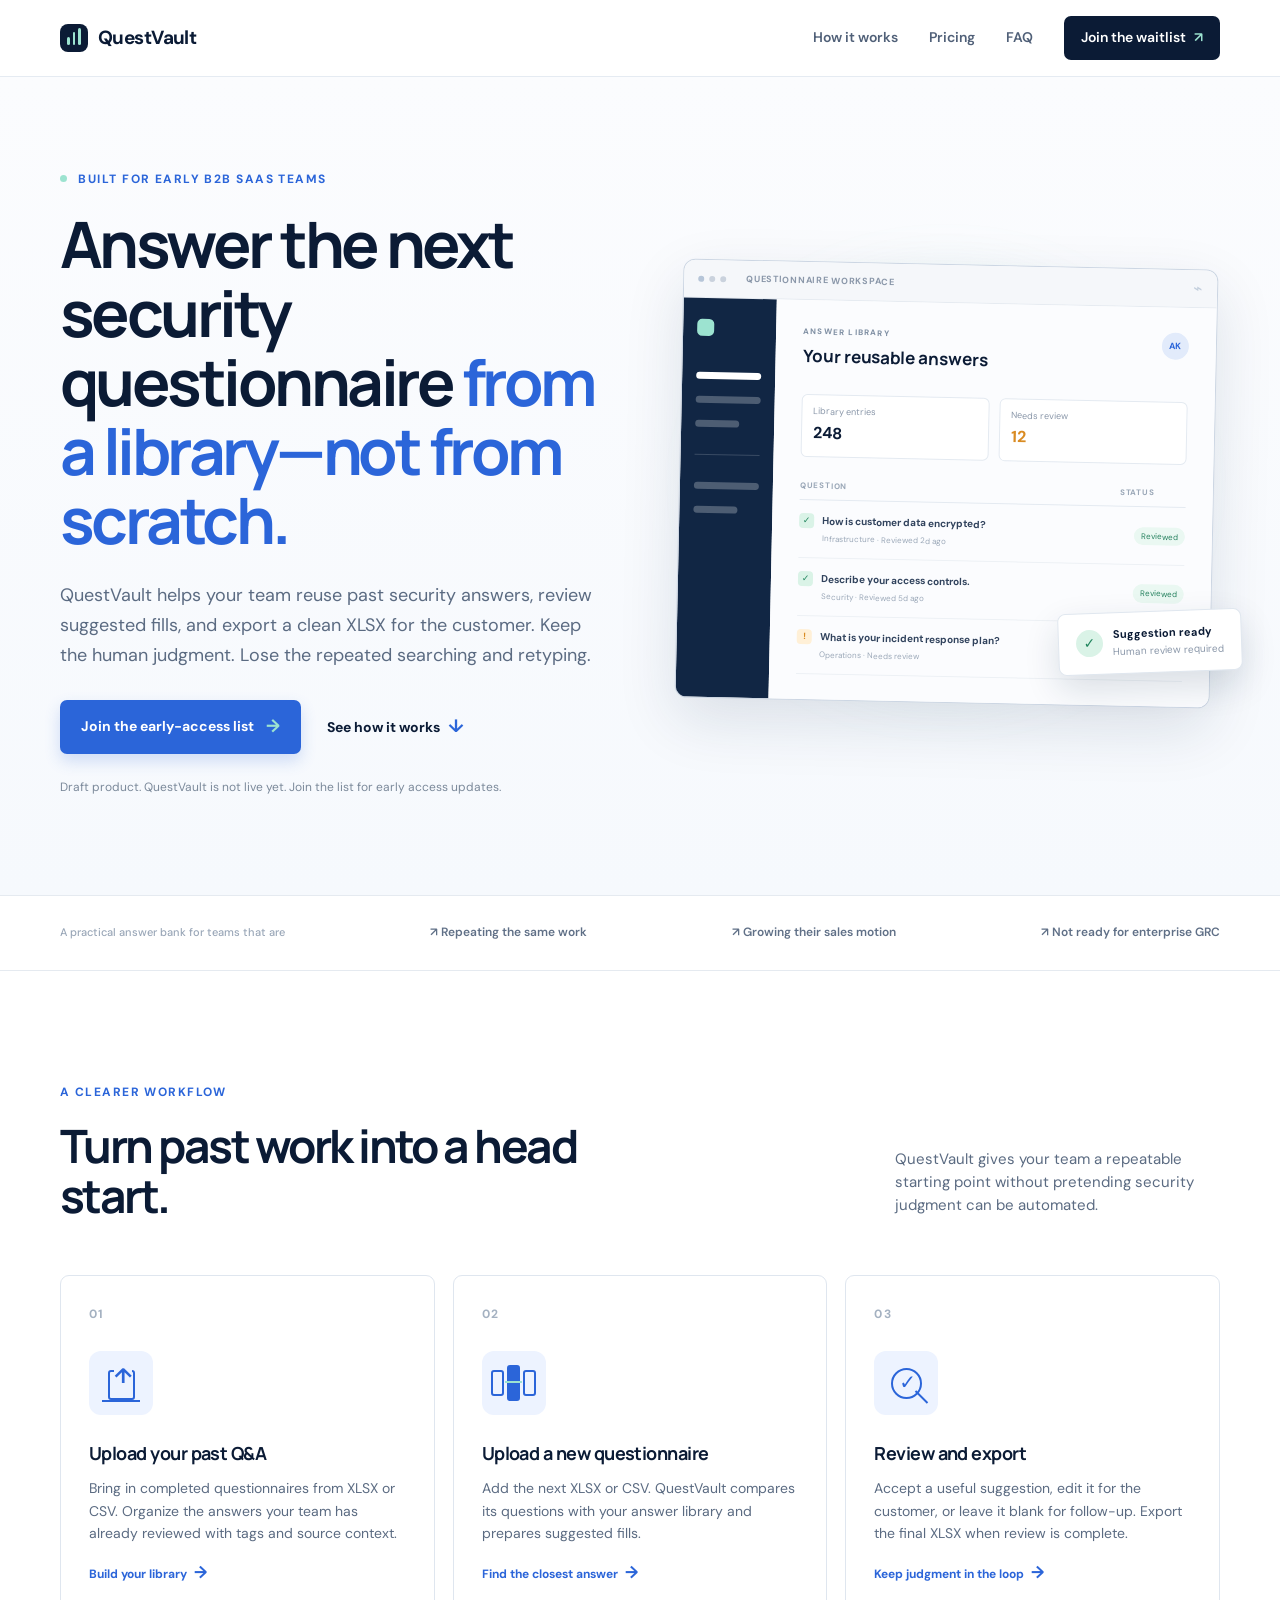
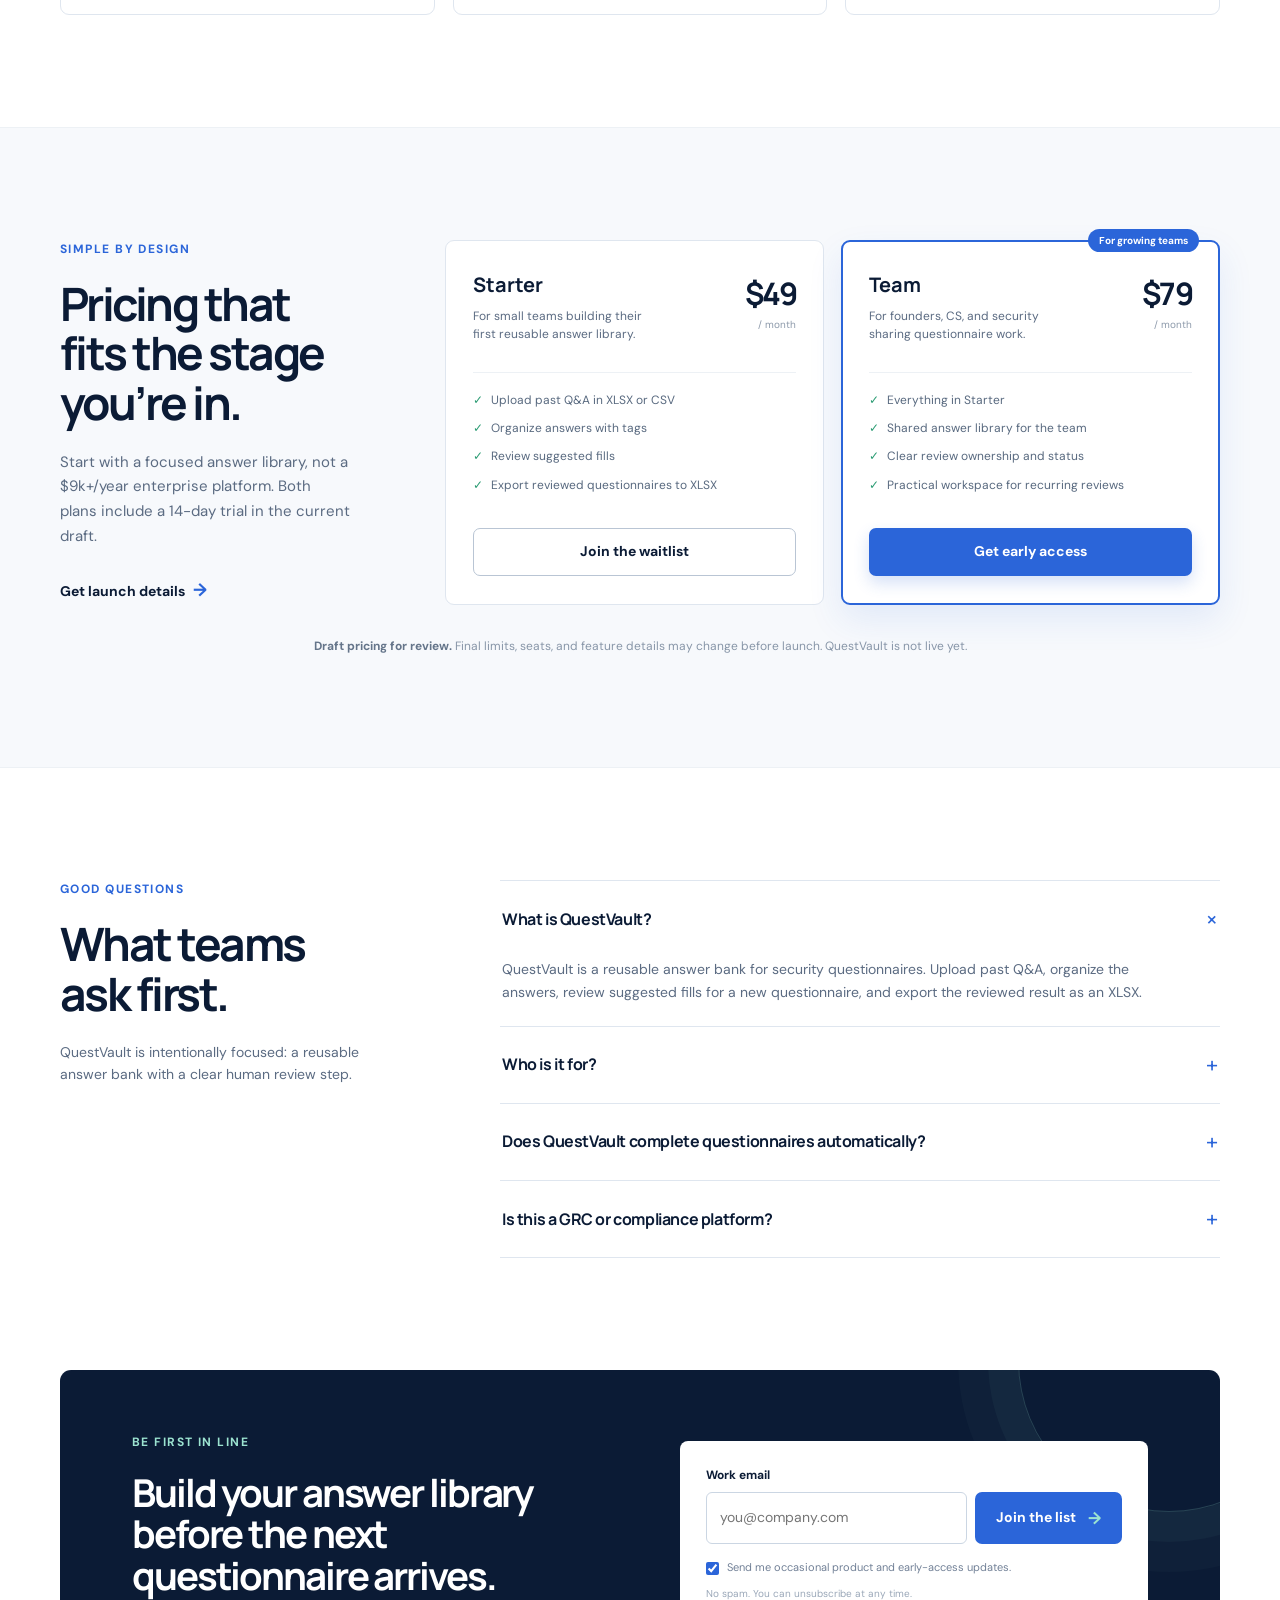
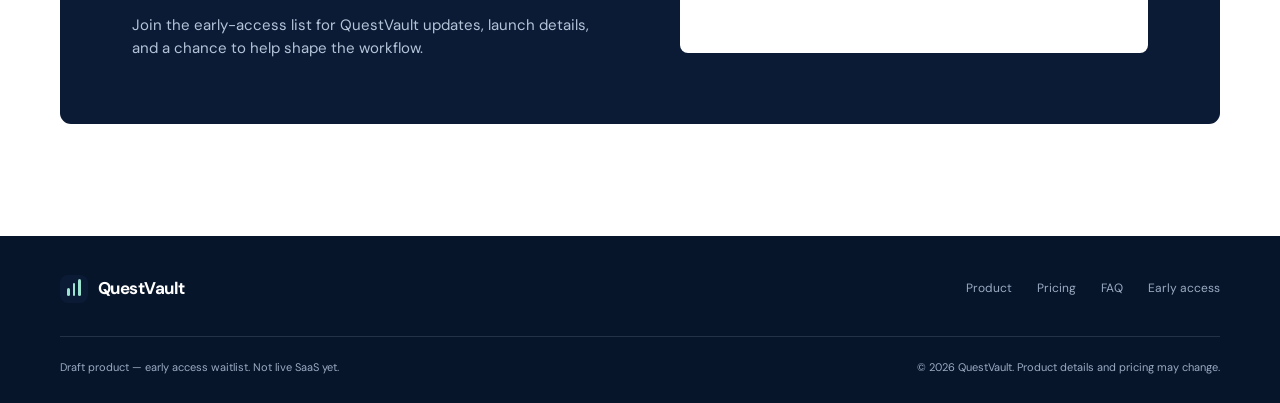
==== commit 0ebcbaf9: "Wire shared FormSubmit waitlist capture" ====
--- a/index.html
+++ b/index.html
@@ -13,7 +13,7 @@
   <link rel="preconnect" href="https://fonts.gstatic.com" crossorigin>
   <link href="https://fonts.googleapis.com/css2?family=DM+Sans:wght@400;500;600;700&family=Manrope:wght@700;800&display=swap" rel="stylesheet">
   <link rel="stylesheet" href="styles.css">
-  <script>window.QUESTVAULT_CONFIG = { endpoint: "__WAITLIST_ENDPOINT__" };</script>
+  <script>window.QUESTVAULT_CONFIG = { endpoint: "https://formsubmit.co/ajax/bkissler@vancap.com", provider: "formsubmit" };</script>
   <script src="app.js" defer></script>
 </head>
 <body>
@@ -25,7 +25,6 @@
       </a>
       <button class="menu-toggle" type="button" aria-expanded="false" aria-controls="site-nav"><span class="sr-only">Toggle navigation</span><i></i><i></i><i></i></button>
       <nav id="site-nav" class="site-nav" aria-label="Main navigation">
-        <a href="guides/">Guides</a>
         <a href="#how-it-works">How it works</a>
         <a href="#pricing">Pricing</a>
         <a href="#faq">FAQ</a>
@@ -91,6 +90,6 @@
     <section id="waitlist" class="section-pad waitlist-section"><div class="container waitlist-card"><div class="waitlist-copy"><p class="eyebrow eyebrow-light">Be first in line</p><h2>Build your answer library before the next questionnaire arrives.</h2><p>Join the early-access list for QuestVault updates, launch details, and a chance to help shape the workflow.</p></div><div class="form-panel"><form id="waitlist-form" novalidate><label for="email">Work email</label><div class="input-row"><input id="email" name="email" type="email" autocomplete="email" placeholder="you@company.com" required><button class="button button-light" type="submit">Join the list <span aria-hidden="true">→</span></button></div><label class="consent"><input type="checkbox" name="updates" checked><span>Send me occasional product and early-access updates.</span></label><p class="form-hint">No spam. You can unsubscribe at any time.</p><p id="form-message" class="form-message" role="status" aria-live="polite"></p></form><div id="success-state" class="success-state" hidden><div class="success-icon">✓</div><h3>You’re on the list.</h3><p>Thanks for your interest in QuestVault. We’ll share early-access updates when they’re ready.</p><button type="button" class="text-button" id="reset-form">Add another email</button></div></div></div></section>
   </main>
 
-  <footer class="site-footer"><div class="container footer-top"><a class="brand brand-footer" href="#top"><span class="brand-mark" aria-hidden="true"><span></span><span></span><span></span></span><span>QuestVault</span></a><div class="footer-links"><a href="guides/">Guides</a><a href="#how-it-works">Product</a><a href="#pricing">Pricing</a><a href="#faq">FAQ</a><a href="#waitlist">Early access</a></div></div><div class="container footer-bottom"><p>Draft product — early access waitlist. Not live SaaS yet.</p><p>© <span id="current-year">2026</span> QuestVault. Product details and pricing may change.</p></div></footer>
+  <footer class="site-footer"><div class="container footer-top"><a class="brand brand-footer" href="#top"><span class="brand-mark" aria-hidden="true"><span></span><span></span><span></span></span><span>QuestVault</span></a><div class="footer-links"><a href="#how-it-works">Product</a><a href="#pricing">Pricing</a><a href="#faq">FAQ</a><a href="#waitlist">Early access</a></div></div><div class="container footer-bottom"><p>Draft product — early access waitlist. Not live SaaS yet.</p><p>© <span id="current-year">2026</span> QuestVault. Product details and pricing may change.</p></div></footer>
 </body>
 </html>
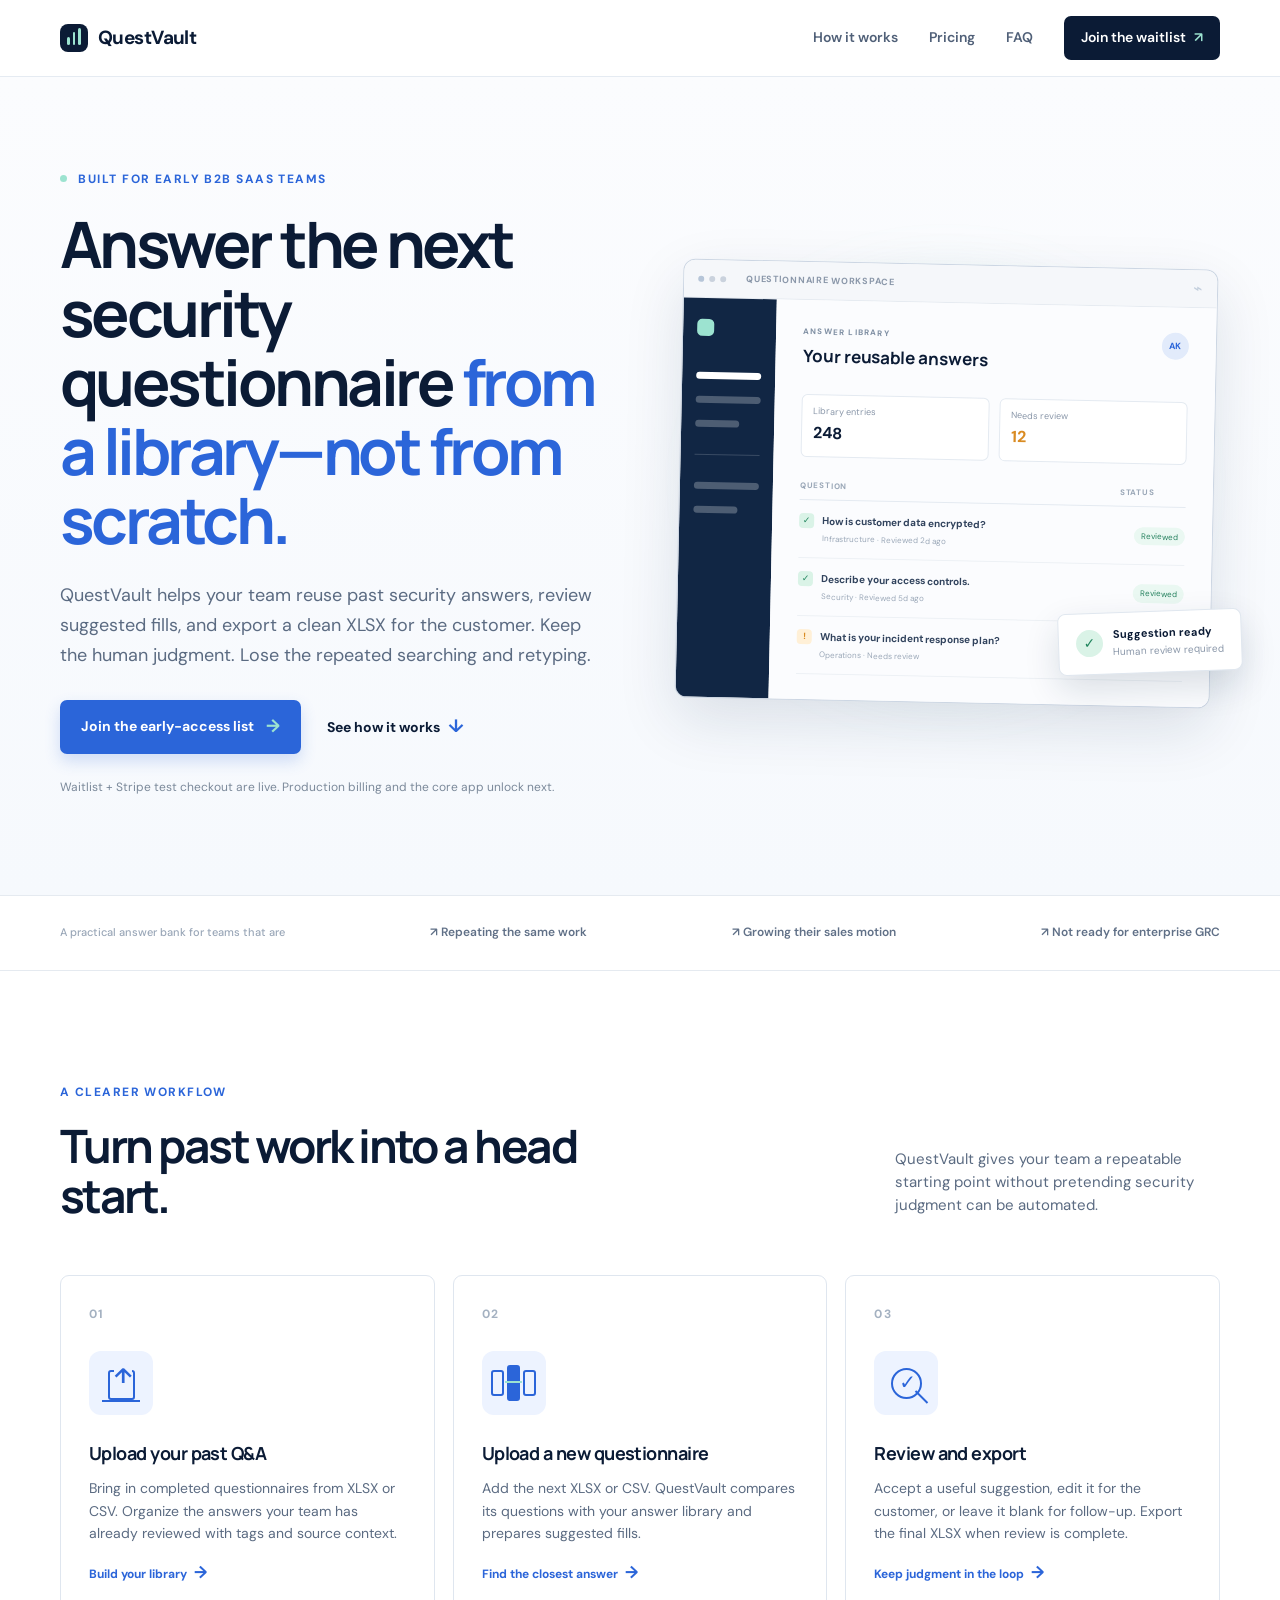
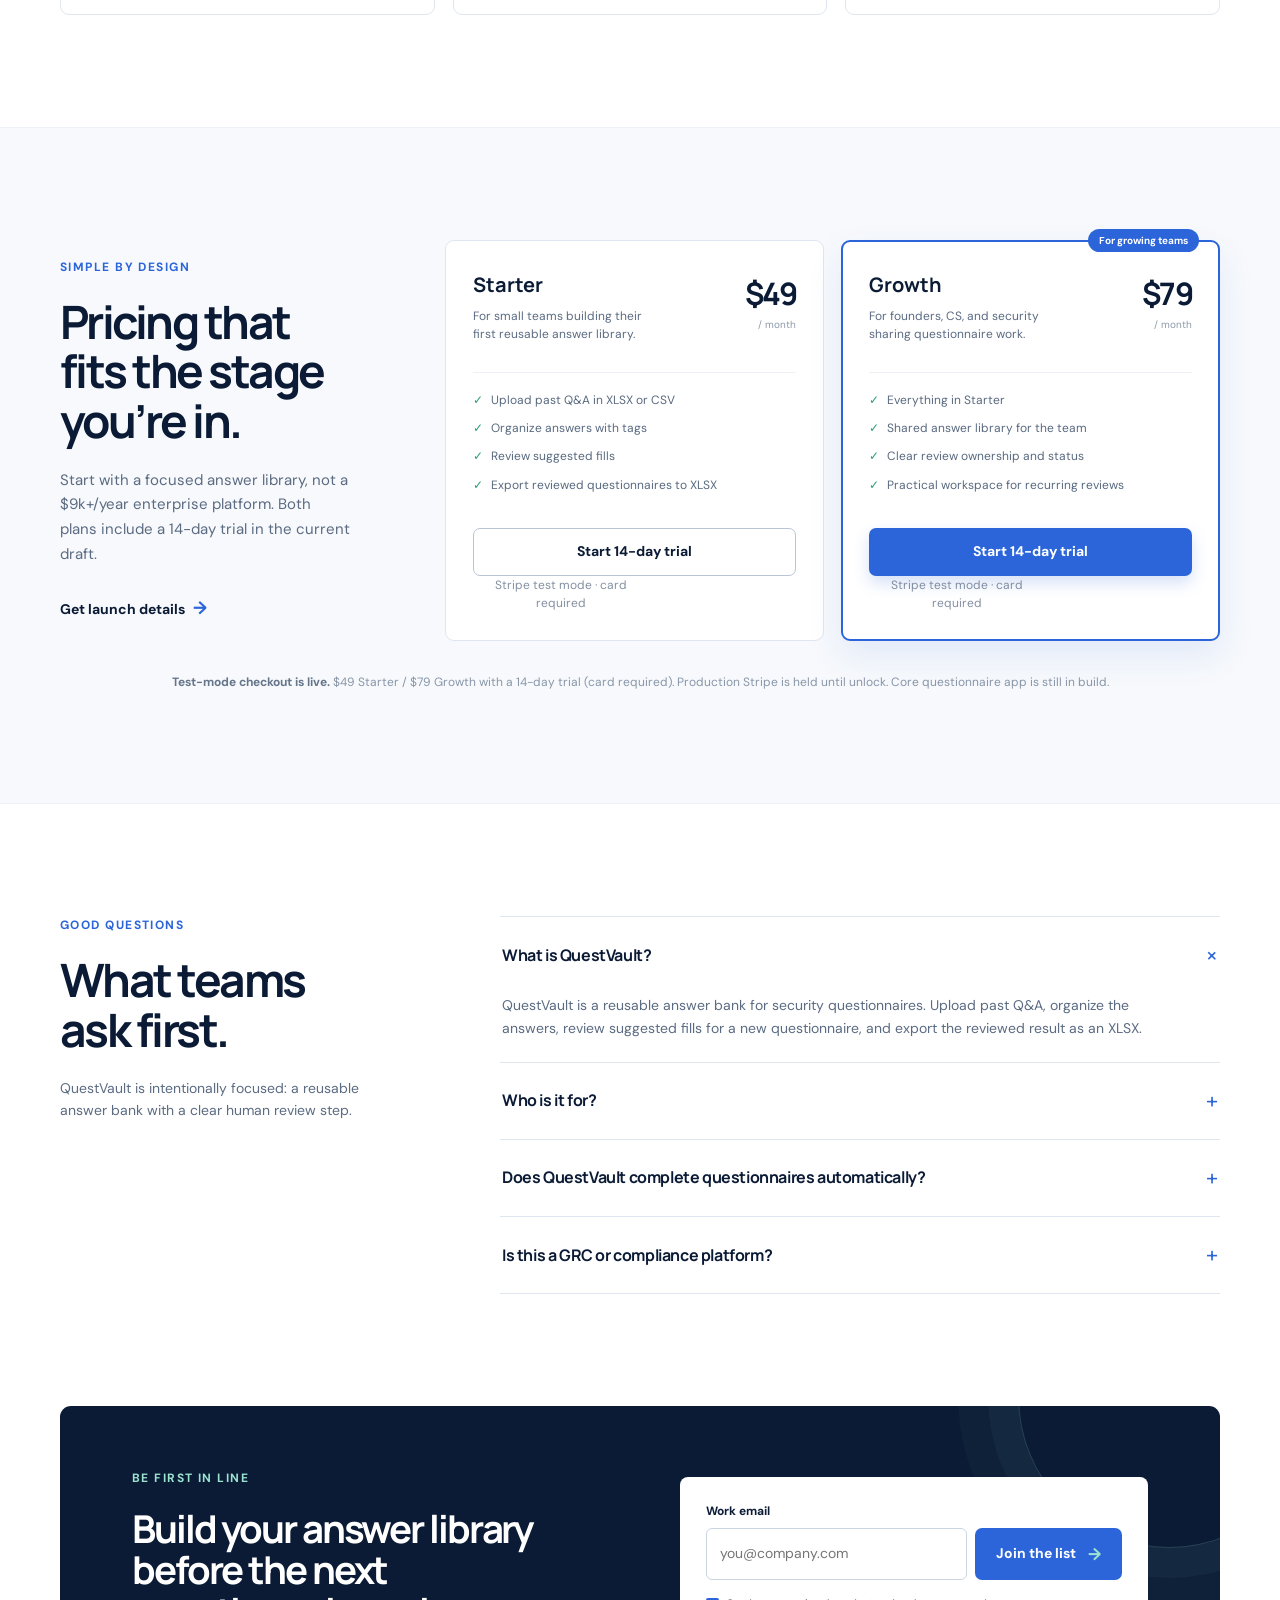
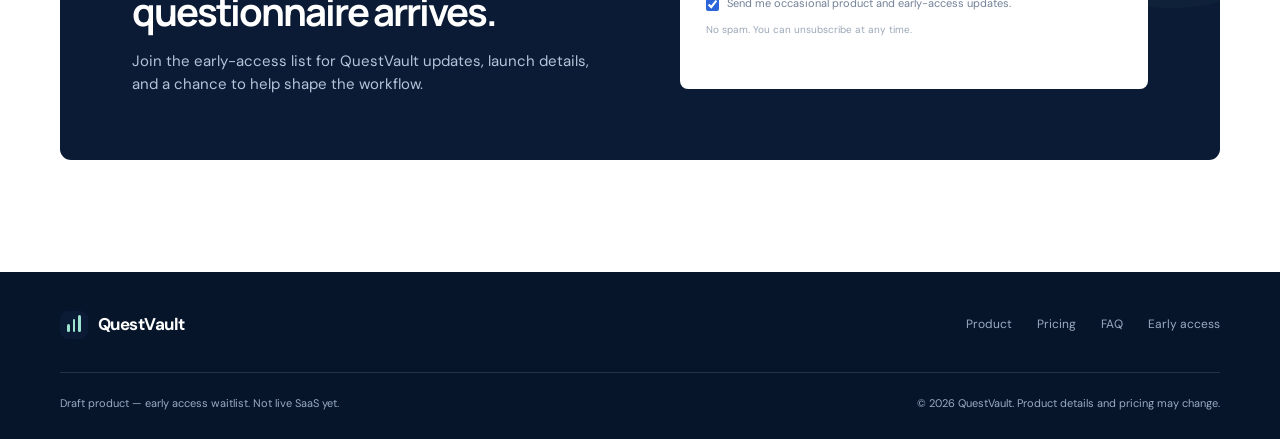
==== commit 156c9c23: "Wire Stripe TEST Checkout CTAs ($49/$79)" ====
--- a/index.html
+++ b/index.html
@@ -33,6 +33,9 @@
     </div>
   </header>
 
+  <div id="checkout-banner" class="checkout-banner" hidden role="status" aria-live="polite">
+    <div class="container">Thanks — your test checkout completed. We’ll email next steps when the app workspace opens. <a href="#waitlist">Stay on the waitlist</a> for launch updates.</div>
+  </div>
   <main id="top">
     <section class="hero section-pad">
       <div class="container hero-grid">
@@ -44,7 +47,7 @@
             <a class="button button-primary" href="#waitlist">Join the early-access list <span aria-hidden="true">→</span></a>
             <a class="text-link" href="#how-it-works">See how it works <span aria-hidden="true">↓</span></a>
           </div>
-          <p class="hero-note">Draft product. QuestVault is not live yet. Join the list for early access updates.</p>
+          <p class="hero-note">Waitlist + Stripe test checkout are live. Production billing and the core app unlock next.</p>
         </div>
         <div class="product-visual" aria-label="Illustration of the QuestVault answer library and review workflow">
           <div class="visual-glow"></div>
@@ -81,8 +84,8 @@
     </section>
 
     <section id="pricing" class="section-pad pricing-section">
-      <div class="container pricing-layout"><div class="pricing-copy"><p class="eyebrow">Simple by design</p><h2>Pricing that fits the stage you’re in.</h2><p>Start with a focused answer library, not a $9k+/year enterprise platform. Both plans include a 14-day trial in the current draft.</p><a class="text-link" href="#waitlist">Get launch details <span aria-hidden="true">→</span></a></div><div class="plans"><article class="plan-card"><div class="plan-top"><div><h3>Starter</h3><p>For small teams building their first reusable answer library.</p></div><div class="price"><strong>$49</strong><span>/ month</span></div></div><ul><li>Upload past Q&amp;A in XLSX or CSV</li><li>Organize answers with tags</li><li>Review suggested fills</li><li>Export reviewed questionnaires to XLSX</li></ul><a class="button button-outline" href="#waitlist">Join the waitlist</a></article><article class="plan-card featured"><div class="plan-badge">For growing teams</div><div class="plan-top"><div><h3>Team</h3><p>For founders, CS, and security sharing questionnaire work.</p></div><div class="price"><strong>$79</strong><span>/ month</span></div></div><ul><li>Everything in Starter</li><li>Shared answer library for the team</li><li>Clear review ownership and status</li><li>Practical workspace for recurring reviews</li></ul><a class="button button-primary" href="#waitlist">Get early access</a></article></div></div>
-      <div class="container"><p class="pricing-note"><strong>Draft pricing for review.</strong> Final limits, seats, and feature details may change before launch. QuestVault is not live yet.</p></div>
+      <div class="container pricing-layout"><div class="pricing-copy"><p class="eyebrow">Simple by design</p><h2>Pricing that fits the stage you’re in.</h2><p>Start with a focused answer library, not a $9k+/year enterprise platform. Both plans include a 14-day trial in the current draft.</p><a class="text-link" href="#waitlist">Get launch details <span aria-hidden="true">→</span></a></div><div class="plans"><article class="plan-card"><div class="plan-top"><div><h3>Starter</h3><p>For small teams building their first reusable answer library.</p></div><div class="price"><strong>$49</strong><span>/ month</span></div></div><ul><li>Upload past Q&amp;A in XLSX or CSV</li><li>Organize answers with tags</li><li>Review suggested fills</li><li>Export reviewed questionnaires to XLSX</li></ul><a class="button button-outline" href="https://buy.stripe.com/test_4gMfZ9dEBeBN3cW43nbEA01" rel="noopener">Start 14-day trial</a><p class="plan-micro">Stripe test mode · card required</p></article><article class="plan-card featured"><div class="plan-badge">For growing teams</div><div class="plan-top"><div><h3>Growth</h3><p>For founders, CS, and security sharing questionnaire work.</p></div><div class="price"><strong>$79</strong><span>/ month</span></div></div><ul><li>Everything in Starter</li><li>Shared answer library for the team</li><li>Clear review ownership and status</li><li>Practical workspace for recurring reviews</li></ul><a class="button button-primary" href="https://buy.stripe.com/test_fZu9AL1VTbpBcNwdDXbEA00" rel="noopener">Start 14-day trial</a><p class="plan-micro">Stripe test mode · card required</p></article></div></div>
+      <div class="container"><p class="pricing-note"><strong>Test-mode checkout is live.</strong> $49 Starter / $79 Growth with a 14-day trial (card required). Production Stripe is held until unlock. Core questionnaire app is still in build.</p></div>
     </section>
 
     <section id="faq" class="section-pad faq-section"><div class="container faq-layout"><div class="faq-heading"><p class="eyebrow">Good questions</p><h2>What teams ask first.</h2><p>QuestVault is intentionally focused: a reusable answer bank with a clear human review step.</p></div><div class="faq-list"><details open><summary>What is QuestVault?<span>+</span></summary><p>QuestVault is a reusable answer bank for security questionnaires. Upload past Q&amp;A, organize the answers, review suggested fills for a new questionnaire, and export the reviewed result as an XLSX.</p></details><details><summary>Who is it for?<span>+</span></summary><p>It is designed for early B2B SaaS teams where a founder, customer success lead, security owner, or small group shares responsibility for customer questionnaires.</p></details><details><summary>Does QuestVault complete questionnaires automatically?<span>+</span></summary><p>No. QuestVault suggests fills from your answer library. A human reviews and edits the answers before export, and your team remains responsible for accuracy.</p></details><details><summary>Is this a GRC or compliance platform?<span>+</span></summary><p>No. QuestVault is a focused questionnaire answer bank. It does not replace a GRC program, security review, legal review, or compliance advice.</p></details></div></div></section>
--- a/styles.css
+++ b/styles.css
@@ -1,6 +1,20 @@
 
 :root{--navy:#0b1b35;--navy-2:#13294b;--ink:#13213a;--muted:#5b6b82;--line:#dfe6ef;--paper:#f7f9fc;--blue:#2b65d9;--blue-dark:#1c4cab;--teal:#9ce3d0;--amber:#d98b22;--white:#fff;--shadow:0 22px 60px rgba(16,39,73,.12)}
 *{box-sizing:border-box}html{scroll-behavior:smooth}body{margin:0;color:var(--ink);background:var(--white);font-family:"DM Sans",system-ui,sans-serif;font-size:16px;line-height:1.55;-webkit-font-smoothing:antialiased}a{color:inherit;text-decoration:none}button,input{font:inherit}.container{width:min(1160px,calc(100% - 40px));margin:0 auto}.section-pad{padding:112px 0}.sr-only{clip:rect(0,0,0,0);clip-path:inset(50%);height:1px;width:1px;overflow:hidden;position:absolute;white-space:nowrap}.site-header{position:sticky;top:0;z-index:20;background:rgba(255,255,255,.92);border-bottom:1px solid rgba(223,230,239,.8);backdrop-filter:blur(14px)}.nav-wrap{height:76px;display:flex;align-items:center;justify-content:space-between}.brand{display:inline-flex;align-items:center;gap:10px;color:var(--navy);font-size:19px;font-weight:700;letter-spacing:-.03em}.brand-mark{width:28px;height:28px;border-radius:8px;background:var(--navy);display:inline-flex;align-items:flex-end;justify-content:center;gap:3px;padding:7px}.brand-mark span{display:block;width:3px;background:var(--teal);border-radius:3px}.brand-mark span:nth-child(1){height:8px}.brand-mark span:nth-child(2){height:13px}.brand-mark span:nth-child(3){height:17px}.site-nav{display:flex;align-items:center;gap:31px;color:#506078;font-size:14px;font-weight:600}.site-nav a{transition:color .2s ease}.site-nav a:hover{color:var(--navy)}.site-nav .nav-cta{color:var(--white);background:var(--navy);padding:11px 17px;border-radius:7px}.site-nav .nav-cta span{color:var(--teal);padding-left:5px}.menu-toggle{display:none;border:0;background:none;padding:8px}.hero{background:linear-gradient(180deg,#fbfcfe 0%,#f6f9fd 100%);padding-top:93px;padding-bottom:98px;overflow:hidden}.hero-grid{display:grid;grid-template-columns:minmax(0,1fr) minmax(460px,1fr);gap:65px;align-items:center}.eyebrow{color:var(--blue);font-size:12px;font-weight:700;letter-spacing:.12em;text-transform:uppercase;margin:0 0 20px}.eyebrow-dot{display:inline-block;width:7px;height:7px;background:var(--teal);border-radius:50%;margin:0 7px 1px 0}.hero h1,.section-intro h2,.pricing-copy h2,.faq-heading h2,.waitlist-copy h2{font-family:Manrope,"DM Sans",sans-serif;letter-spacing:-.055em;line-height:1.08;color:var(--navy)}.hero h1{font-size:clamp(40px,5vw,65px);max-width:630px;margin:0}.hero h1 em{font-style:normal;color:var(--blue)}.hero-lede{font-size:18px;line-height:1.65;color:var(--muted);max-width:600px;margin:27px 0 30px}.hero-actions{display:flex;align-items:center;gap:26px;flex-wrap:wrap}.button{display:inline-flex;align-items:center;justify-content:center;gap:12px;min-height:48px;padding:12px 20px;border:1px solid transparent;border-radius:7px;font-weight:700;font-size:14px;cursor:pointer;transition:background .2s ease,transform .2s ease,border-color .2s ease}.button:hover{transform:translateY(-2px)}.button-primary{background:var(--blue);color:var(--white);box-shadow:0 7px 16px rgba(43,101,217,.2)}.button-primary:hover{background:var(--blue-dark)}.button-primary span{color:var(--teal);font-size:18px}.button-outline{border-color:#b9c5d4;color:var(--navy);background:var(--white)}.button-outline:hover{border-color:var(--blue);color:var(--blue)}.text-link{font-size:14px;font-weight:700;color:var(--navy)}.text-link span{color:var(--blue);font-size:18px;padding-left:5px}.hero-note{color:#7b899a;font-size:12px;margin:24px 0 0}.product-visual{position:relative;min-height:430px;display:flex;align-items:center;justify-content:center}.visual-glow{position:absolute;width:410px;height:370px;border-radius:50%;background:rgba(156,227,208,.28);filter:blur(35px)}.app-window{position:relative;z-index:1;width:100%;max-width:535px;border:1px solid #ccd6e3;border-radius:12px;overflow:hidden;background:#fff;box-shadow:var(--shadow);transform:rotate(1.2deg)}.window-bar{height:38px;display:flex;align-items:center;padding:0 14px;background:#f5f7fa;border-bottom:1px solid #e6ebf1;color:#8a97a9;font-size:9px;font-weight:700;letter-spacing:.08em;text-transform:uppercase}.window-dots{display:flex;gap:5px;margin-right:20px}.window-dots span{width:6px;height:6px;border-radius:50%;background:#cad2dd}.window-dots span:first-child{background:#b6c5d8}.window-label{flex:1}.window-lock{font-size:15px;color:#c2cedc}.window-body{display:flex;min-height:340px}.mock-sidebar{width:93px;background:#112644;padding:21px 14px}.mock-logo{width:17px;height:17px;border-radius:5px;background:var(--teal);margin:0 0 36px}.side-line{height:7px;border-radius:5px;background:rgba(255,255,255,.25);display:block;margin:0 0 17px}.side-line.active{background:#fff}.side-line.short{width:68%}.side-rule{display:block;height:1px;background:rgba(255,255,255,.17);margin:27px 0}.mock-main{flex:1;padding:25px 27px;background:#fbfcfe}.mock-heading{display:flex;justify-content:space-between;align-items:flex-start}.mock-kicker{display:block;font-size:8px;font-weight:800;letter-spacing:.15em;color:#8090a4;margin-bottom:6px}.mock-heading strong{font-family:Manrope,sans-serif;font-size:17px;color:var(--navy)}.mock-avatar{display:grid;place-items:center;width:27px;height:27px;border-radius:50%;background:#e2ebfb;color:var(--blue);font-size:9px;font-weight:700}.mock-stats{display:grid;grid-template-columns:1fr 1fr;gap:10px;margin:24px 0 22px}.mock-stats div{border:1px solid #e4eaf1;padding:10px 11px;border-radius:6px;background:white}.mock-stats span{display:block;color:#8a97a9;font-size:9px;margin-bottom:2px}.mock-stats b{font-size:16px;color:var(--navy)}.mock-stats b.amber{color:var(--amber)}.mock-table-head{display:grid;grid-template-columns:1fr 66px;color:#9ba8b8;font-size:8px;font-weight:800;letter-spacing:.1em;border-bottom:1px solid #e4eaf1;padding:0 0 8px}.mock-row{display:flex;justify-content:space-between;align-items:center;gap:8px;padding:13px 0;border-bottom:1px solid #edf1f5}.question-line{display:flex;gap:8px;min-width:0}.question-line b{display:block;white-space:nowrap;overflow:hidden;text-overflow:ellipsis;color:#31435d;font-size:10px}.question-line small{display:block;color:#9ba8b8;font-size:8px;margin-top:3px}.question-icon{flex:0 0 15px;width:15px;height:15px;border-radius:4px;display:grid;place-items:center;background:#daf3e7;color:#20855d;font-size:9px;font-weight:bold}.question-icon.pending{background:#fff0d7;color:var(--amber)}.status-pill{font-size:8px;color:#25815e;background:#eaf8f2;border-radius:12px;padding:3px 7px}.pending-pill{color:#aa6d16;background:#fff4e2}.floating-card{position:absolute;right:-22px;bottom:30px;z-index:2;display:flex;align-items:center;gap:10px;padding:13px 17px;background:white;border:1px solid #e0e7ef;border-radius:8px;box-shadow:0 14px 35px rgba(16,39,73,.14);transform:rotate(-2deg)}.floating-check{display:grid;place-items:center;width:27px;height:27px;background:#daf3e7;color:#20855d;border-radius:50%;font-size:14px}.floating-card b{display:block;color:var(--navy);font-size:11px}.floating-card small{display:block;color:#8a97a9;font-size:10px;margin-top:1px}.trust-strip{border-top:1px solid #e5eaf0;border-bottom:1px solid #e5eaf0;background:#fff}.trust-inner{min-height:74px;display:flex;align-items:center;justify-content:space-between;gap:18px;color:#607087;font-size:12px;font-weight:600}.trust-label{color:#9aa7b8;font-size:11px;font-weight:500}.how-section{background:#fff}.section-intro{display:flex;justify-content:space-between;align-items:flex-end;gap:45px;margin-bottom:54px}.section-intro h2,.pricing-copy h2,.faq-heading h2{font-size:clamp(30px,4vw,46px);margin:0;max-width:610px}.section-intro>p{color:var(--muted);max-width:325px;margin:0 0 3px;font-size:15px}.steps-grid{display:grid;grid-template-columns:repeat(3,1fr);gap:18px}.step-card{position:relative;padding:29px 28px 31px;border:1px solid var(--line);border-radius:9px;min-height:340px;transition:box-shadow .2s ease,transform .2s ease}.step-card:hover{box-shadow:0 14px 35px rgba(16,39,73,.08);transform:translateY(-3px)}.step-number{color:#a4b1c1;font-size:12px;font-weight:700;letter-spacing:.1em}.step-icon{height:64px;width:64px;border-radius:12px;background:#edf3ff;margin:28px 0 25px;position:relative}.upload-icon:before{content:"";position:absolute;left:19px;top:19px;width:23px;height:26px;border:2px solid var(--blue);border-radius:3px}.upload-icon span:before{content:"↑";position:absolute;color:var(--blue);font-size:21px;font-weight:700;left:25px;top:15px;background:#edf3ff;line-height:20px}.upload-icon i{position:absolute;left:13px;right:13px;bottom:13px;border-bottom:2px solid var(--blue)}.match-icon{display:flex;align-items:center;justify-content:center;gap:3px}.match-icon span{display:block;width:13px;height:26px;border:2px solid var(--blue);border-radius:3px}.match-icon span:nth-child(2){height:36px;background:var(--blue)}.match-icon span:nth-child(2):after{content:"";display:block;width:17px;height:2px;background:var(--teal);transform:translate(-4px,14px)}.review-icon:before{content:"";position:absolute;left:17px;top:17px;width:27px;height:27px;border:2px solid var(--blue);border-radius:50%}.review-icon span{position:absolute;left:25px;top:16px;color:var(--blue);font-weight:700;font-size:20px}.review-icon i{position:absolute;width:17px;border-bottom:2px solid var(--blue);transform:rotate(45deg);left:39px;top:45px}.step-card h3{font-family:Manrope,sans-serif;font-size:18px;letter-spacing:-.03em;color:var(--navy);margin:0 0 9px}.step-card p{font-size:14px;color:var(--muted);margin:0;line-height:1.6}.step-link{position:absolute;bottom:28px;color:var(--blue);font-size:12px;font-weight:700}.step-link span{font-size:17px;margin-left:4px}.pricing-section{background:var(--paper);border-top:1px solid #edf1f5;border-bottom:1px solid #edf1f5}.pricing-layout{display:grid;grid-template-columns:290px 1fr;gap:95px;align-items:center}.pricing-copy p:not(.eyebrow){color:var(--muted);font-size:15px;line-height:1.65;margin:22px 0 28px}.plans{display:grid;grid-template-columns:1fr 1fr;gap:17px}.plan-card{background:#fff;border:1px solid var(--line);border-radius:9px;padding:28px 27px;position:relative}.plan-card.featured{border:2px solid var(--blue);padding:27px 26px;box-shadow:0 15px 35px rgba(43,101,217,.1)}.plan-badge{position:absolute;right:19px;top:-13px;border-radius:20px;background:var(--blue);color:white;padding:4px 11px;font-size:10px;font-weight:700}.plan-top{display:flex;justify-content:space-between;gap:15px;min-height:103px}.plan-card h3{font-family:Manrope,sans-serif;font-size:20px;color:var(--navy);margin:0 0 7px}.plan-card p{font-size:12px;color:var(--muted);line-height:1.5;margin:0;max-width:175px}.price{white-space:nowrap;text-align:right;color:var(--navy)}.price strong{display:block;font-family:Manrope,sans-serif;font-size:31px;letter-spacing:-.05em}.price span{display:block;color:#8c99aa;font-size:10px}.plan-card ul{list-style:none;padding:19px 0 23px;margin:0;border-top:1px solid #edf1f5}.plan-card li{font-size:12px;color:#58697f;line-height:1.45;margin:0 0 11px;padding-left:18px;position:relative}.plan-card li:before{content:"✓";position:absolute;left:0;color:#2a9b72;font-weight:bold}.plan-card .button{width:100%;min-height:43px}.pricing-note{font-size:12px;color:#8896a8;margin:32px 0 0;text-align:center}.pricing-note strong{color:#65758a}.faq-section{background:#fff}.faq-layout{display:grid;grid-template-columns:310px 1fr;gap:130px}.faq-heading p:not(.eyebrow){color:var(--muted);font-size:14px;margin-top:24px}.faq-list{border-top:1px solid var(--line)}details{border-bottom:1px solid var(--line)}summary{list-style:none;cursor:pointer;display:flex;justify-content:space-between;gap:30px;align-items:center;padding:21px 2px;font-family:Manrope,sans-serif;font-size:16px;color:var(--navy);font-weight:700;letter-spacing:-.025em}summary::-webkit-details-marker{display:none}summary span{font-family:"DM Sans",sans-serif;font-weight:400;color:var(--blue);font-size:22px;transition:transform .2s ease}details[open] summary span{transform:rotate(45deg)}details p{color:var(--muted);font-size:14px;line-height:1.65;max-width:680px;padding:0 35px 22px 2px;margin:0}.waitlist-section{padding-top:0;background:#fff}.waitlist-card{display:grid;grid-template-columns:1fr 1fr;gap:80px;align-items:center;background:var(--navy);border-radius:11px;padding:63px 72px;position:relative;overflow:hidden}.waitlist-card:after{content:"";position:absolute;width:300px;height:300px;border:1px solid rgba(156,227,208,.2);border-radius:50%;right:-100px;top:-160px;box-shadow:0 0 0 30px rgba(156,227,208,.04),0 0 0 60px rgba(156,227,208,.025)}.waitlist-copy,.form-panel{position:relative;z-index:1}.eyebrow-light{color:var(--teal)}.waitlist-copy h2{color:#fff;font-size:clamp(28px,3vw,40px);max-width:500px;margin:0 0 18px}.waitlist-copy>p:last-child{color:#b4c4d8;max-width:470px;font-size:15px;margin:0}.form-panel{background:#fff;border-radius:8px;padding:25px 26px}.form-panel label:not(.consent){display:block;color:var(--navy);font-size:12px;font-weight:700;margin-bottom:8px}.input-row{display:flex;gap:8px}.input-row input{width:100%;min-width:0;border:1px solid #cbd6e3;border-radius:6px;padding:11px 13px;color:var(--navy);font-size:14px;outline:none}.input-row input:focus{border-color:var(--blue);box-shadow:0 0 0 3px rgba(43,101,217,.12)}.input-row input[aria-invalid=true]{border-color:#c25454}.button-light{background:var(--blue);color:#fff;white-space:nowrap}.button-light:hover{background:var(--blue-dark)}.button-light span{color:var(--teal);font-size:17px}.consent{display:flex;align-items:flex-start;gap:8px;color:#728197;font-size:11px;margin-top:15px}.consent input{accent-color:var(--blue);margin:3px 0 0}.form-hint{color:#9aa7b8;font-size:10px;margin:9px 0 0}.form-message{font-size:12px;color:#b34b4b;margin:9px 0 0;min-height:18px}.success-state{text-align:center;padding:5px 0 1px}.success-icon{display:grid;place-items:center;width:42px;height:42px;border-radius:50%;margin:0 auto 11px;background:#def4e9;color:#21835d;font-size:22px}.success-state h3{font-family:Manrope,sans-serif;color:var(--navy);font-size:21px;margin:0 0 5px}.success-state p{color:var(--muted);font-size:13px;line-height:1.5;margin:0 auto 13px;max-width:300px}.text-button{border:0;background:transparent;color:var(--blue);font-size:12px;font-weight:700;cursor:pointer}.site-footer{background:#07152b;color:#9aabc1;padding:39px 0 27px}.footer-top,.footer-bottom{display:flex;justify-content:space-between;align-items:center}.brand-footer{color:#fff;font-size:17px}.footer-links{display:flex;gap:25px;font-size:12px}.footer-links a:hover{color:#fff}.footer-bottom{border-top:1px solid rgba(255,255,255,.12);margin-top:33px;padding-top:22px;font-size:11px;gap:20px}.footer-bottom p{margin:0}
-.guide-hero{background:linear-gradient(180deg,#fbfcfe 0%,#f6f9fd 100%);padding-top:72px;padding-bottom:48px}.breadcrumb{display:flex;flex-wrap:wrap;gap:8px;align-items:center;color:#8090a4;font-size:12px;font-weight:600;margin:0 0 22px}.breadcrumb a{color:#506078}.breadcrumb a:hover{color:var(--navy)}.breadcrumb span[aria-hidden=true]{color:#c3cedb}.guide-hero h1,.guide-article h2,.guide-cta-card h2,.guide-index h2{font-family:Manrope,"DM Sans",sans-serif;letter-spacing:-.055em;line-height:1.08;color:var(--navy)}.guide-hero h1{font-size:clamp(32px,4.4vw,52px);max-width:820px;margin:0}.guide-lede{font-size:18px;line-height:1.65;color:var(--muted);max-width:720px;margin:22px 0 0}.guide-meta{display:flex;flex-wrap:wrap;gap:14px 22px;margin-top:22px;color:#7b899a;font-size:12px;font-weight:600}.guide-layout{display:grid;grid-template-columns:minmax(0,1fr);gap:40px}.guide-article{padding-top:56px;padding-bottom:72px;max-width:800px}.guide-article h2{font-size:clamp(24px,3vw,34px);margin:48px 0 14px}.guide-article h3{font-family:Manrope,"DM Sans",sans-serif;font-size:18px;letter-spacing:-.03em;color:var(--navy);margin:28px 0 8px}.guide-article p,.guide-article li{color:var(--muted);font-size:16px;line-height:1.7}.guide-article p{margin:0 0 16px}.guide-article ul,.guide-article ol{margin:0 0 18px;padding-left:20px}.guide-article li{margin:0 0 8px}.guide-article a{color:var(--blue);font-weight:600;text-decoration:underline;text-underline-offset:3px}.guide-article a:hover{color:var(--blue-dark)}.guide-toc{display:grid;grid-template-columns:repeat(2,minmax(0,1fr));gap:10px;margin:8px 0 8px;padding:0;list-style:none}.guide-toc li{margin:0}.guide-toc a{display:block;border:1px solid var(--line);border-radius:8px;padding:12px 14px;color:var(--navy);font-size:13px;font-weight:600;text-decoration:none;background:#fff}.guide-toc a:hover{border-color:var(--blue);color:var(--blue)}.guide-note,.source-box{border:1px solid var(--line);border-radius:9px;padding:18px 20px;margin:8px 0 24px;background:var(--paper)}.guide-note strong,.source-box strong{color:var(--navy)}.guide-note p,.source-box p,.guide-note li,.source-box li{font-size:14px;margin:0}.source-box ul{margin:10px 0 0}.table-wrap{overflow-x:auto;margin:8px 0 24px;border:1px solid var(--line);border-radius:9px;background:#fff}.guide-article table{width:100%;border-collapse:collapse;font-size:14px;min-width:640px}.guide-article th,.guide-article td{text-align:left;padding:12px 14px;border-bottom:1px solid #edf1f5;vertical-align:top}.guide-article th{background:#f5f7fa;color:var(--navy);font-size:11px;letter-spacing:.06em;text-transform:uppercase}.guide-article tr:last-child td{border-bottom:0}.guide-article td{color:#4d5d73}.related-block{margin-top:48px;padding-top:32px;border-top:1px solid var(--line)}.related-block h2{margin-top:0}.related-grid,.guide-index-grid{display:grid;grid-template-columns:repeat(2,minmax(0,1fr));gap:16px}.related-card,.guide-index-card{display:block;border:1px solid var(--line);border-radius:9px;padding:22px 22px 20px;background:#fff;text-decoration:none;transition:box-shadow .2s ease,transform .2s ease}.related-card:hover,.guide-index-card:hover{box-shadow:0 14px 35px rgba(16,39,73,.08);transform:translateY(-3px)}.related-card .eyebrow,.guide-index-card .eyebrow{margin-bottom:10px}.related-card h3,.guide-index-card h3{font-family:Manrope,sans-serif;font-size:18px;letter-spacing:-.03em;color:var(--navy);margin:0 0 8px}.related-card p,.guide-index-card p{color:var(--muted);font-size:14px;margin:0;text-decoration:none}.guide-article .related-card,.guide-article .related-card:hover,.guide-article .guide-index-card{color:inherit;text-decoration:none}.guide-cta-wrap{padding-top:0}.guide-cta-card{display:block;background:var(--navy);border-radius:11px;padding:48px 56px;position:relative;overflow:hidden}.guide-cta-card:after{content:"";position:absolute;width:260px;height:260px;border:1px solid rgba(156,227,208,.2);border-radius:50%;right:-90px;top:-140px;box-shadow:0 0 0 30px rgba(156,227,208,.04)}.guide-cta-card>*{position:relative;z-index:1}.guide-cta-card h2{color:#fff;font-size:clamp(26px,3vw,36px);max-width:620px;margin:0 0 14px}.guide-cta-card p{color:#b4c4d8;max-width:560px;font-size:15px;margin:0 0 22px}.guide-cta-card .button{margin-right:8px}.guide-cta-note{color:#8ea0b8;font-size:12px;margin:18px 0 0}.guide-index{padding-top:56px;padding-bottom:80px}.guide-index-intro{max-width:680px;margin-bottom:36px}.guide-index-intro p{color:var(--muted);font-size:16px;line-height:1.65}.guide-index-card{min-height:210px}.guide-index-card .card-link{display:inline-block;margin-top:16px;color:var(--blue);font-size:12px;font-weight:700}.guide-index-grid.four{grid-template-columns:repeat(2,minmax(0,1fr))}
-@media (max-width:960px){.hero-grid{grid-template-columns:1fr;gap:45px}.hero-copy{max-width:700px}.product-visual{max-width:650px}.pricing-layout{grid-template-columns:1fr;gap:45px}.pricing-copy{max-width:540px}.faq-layout{gap:60px}.waitlist-card{padding:55px 45px;gap:45px}.trust-inner{flex-wrap:wrap;padding:17px 0}.trust-label{width:100%}.guide-cta-card{padding:40px 28px}.guide-index-grid.four{grid-template-columns:1fr 1fr}}
-@media (max-width:700px){.container{width:min(100% - 32px,1160px)}.section-pad{padding:76px 0}.nav-wrap{height:68px}.menu-toggle{display:flex;flex-direction:column;gap:4px}.menu-toggle i{display:block;width:21px;height:2px;background:var(--navy);border-radius:3px}.site-nav{display:none;position:absolute;left:16px;right:16px;top:73px;padding:15px;background:#fff;border:1px solid var(--line);border-radius:8px;box-shadow:var(--shadow);flex-direction:column;align-items:stretch;gap:0}.site-nav.is-open{display:flex}.site-nav a{padding:12px 10px}.site-nav .nav-cta{text-align:center;margin-top:7px}.hero{padding-top:67px;padding-bottom:68px}.hero h1{font-size:40px}.hero-lede{font-size:16px;margin-top:22px}.hero-actions{gap:18px}.product-visual{min-height:315px}.app-window{transform:none}.window-body{min-height:245px}.mock-sidebar{width:61px;padding:17px 10px}.mock-main{padding:17px 14px}.mock-logo{margin-bottom:23px}.side-rule{margin:19px 0}.mock-heading strong{font-size:14px}.mock-stats{margin:17px 0}.mock-row{padding:10px 0}.question-line b{font-size:8px}.question-line small{font-size:7px}.status-pill{font-size:7px}.floating-card{right:-5px;bottom:2px}.trust-inner{align-items:flex-start;gap:12px}.trust-inner>span:not(.trust-label){font-size:10px}.section-intro{display:block;margin-bottom:35px}.section-intro>p{margin-top:17px}.steps-grid,.plans{grid-template-columns:1fr}.step-card{min-height:0;padding-bottom:70px}.pricing-layout{gap:32px}.plan-top{min-height:93px}.faq-layout{grid-template-columns:1fr;gap:35px}.faq-heading p:not(.eyebrow){margin-top:17px}.waitlist-card{grid-template-columns:1fr;padding:39px 23px;gap:30px}.waitlist-copy h2{font-size:30px}.input-row{display:block}.input-row .button{width:100%;margin-top:9px}.footer-top,.footer-bottom{display:block}.footer-links{margin-top:24px;gap:16px;flex-wrap:wrap}.footer-bottom{margin-top:25px}.footer-bottom p+p{margin-top:7px}.guide-hero{padding-top:56px;padding-bottom:36px}.guide-article{padding-bottom:48px}.guide-hero h1{font-size:34px}.guide-lede{font-size:16px}.guide-toc{grid-template-columns:1fr}.guide-cta-card{padding:36px 22px}.related-grid,.guide-index-grid{grid-template-columns:1fr}}
+@media (max-width:960px){.hero-grid{grid-template-columns:1fr;gap:45px}.hero-copy{max-width:700px}.product-visual{max-width:650px}.pricing-layout{grid-template-columns:1fr;gap:45px}.pricing-copy{max-width:540px}.faq-layout{gap:60px}.waitlist-card{padding:55px 45px;gap:45px}.trust-inner{flex-wrap:wrap;padding:17px 0}.trust-label{width:100%}}
+@media (max-width:700px){.container{width:min(100% - 32px,1160px)}.section-pad{padding:76px 0}.nav-wrap{height:68px}.menu-toggle{display:flex;flex-direction:column;gap:4px}.menu-toggle i{display:block;width:21px;height:2px;background:var(--navy);border-radius:3px}.site-nav{display:none;position:absolute;left:16px;right:16px;top:73px;padding:15px;background:#fff;border:1px solid var(--line);border-radius:8px;box-shadow:var(--shadow);flex-direction:column;align-items:stretch;gap:0}.site-nav.is-open{display:flex}.site-nav a{padding:12px 10px}.site-nav .nav-cta{text-align:center;margin-top:7px}.hero{padding-top:67px;padding-bottom:68px}.hero h1{font-size:40px}.hero-lede{font-size:16px;margin-top:22px}.hero-actions{gap:18px}.product-visual{min-height:315px}.app-window{transform:none}.window-body{min-height:245px}.mock-sidebar{width:61px;padding:17px 10px}.mock-main{padding:17px 14px}.mock-logo{margin-bottom:23px}.side-rule{margin:19px 0}.mock-heading strong{font-size:14px}.mock-stats{margin:17px 0}.mock-row{padding:10px 0}.question-line b{font-size:8px}.question-line small{font-size:7px}.status-pill{font-size:7px}.floating-card{right:-5px;bottom:2px}.trust-inner{align-items:flex-start;gap:12px}.trust-inner>span:not(.trust-label){font-size:10px}.section-intro{display:block;margin-bottom:35px}.section-intro>p{margin-top:17px}.steps-grid,.plans{grid-template-columns:1fr}.step-card{min-height:0;padding-bottom:70px}.pricing-layout{gap:32px}.plan-top{min-height:93px}.faq-layout{grid-template-columns:1fr;gap:35px}.faq-heading p:not(.eyebrow){margin-top:17px}.waitlist-card{grid-template-columns:1fr;padding:39px 23px;gap:30px}.waitlist-copy h2{font-size:30px}.input-row{display:block}.input-row .button{width:100%;margin-top:9px}.footer-top,.footer-bottom{display:block}.footer-links{margin-top:24px;gap:16px;flex-wrap:wrap}.footer-bottom{margin-top:25px}.footer-bottom p+p{margin-top:7px}}
+
+
+.plan-micro {
+  margin: 0.5rem 0 0;
+  font-size: 0.8rem;
+  opacity: 0.75;
+  text-align: center;
+}
+.checkout-banner {
+  background: #123a2a;
+  color: #e8fff4;
+  padding: 0.85rem 0;
+  font-size: 0.95rem;
+}
+.checkout-banner a { color: #9dffc9; }
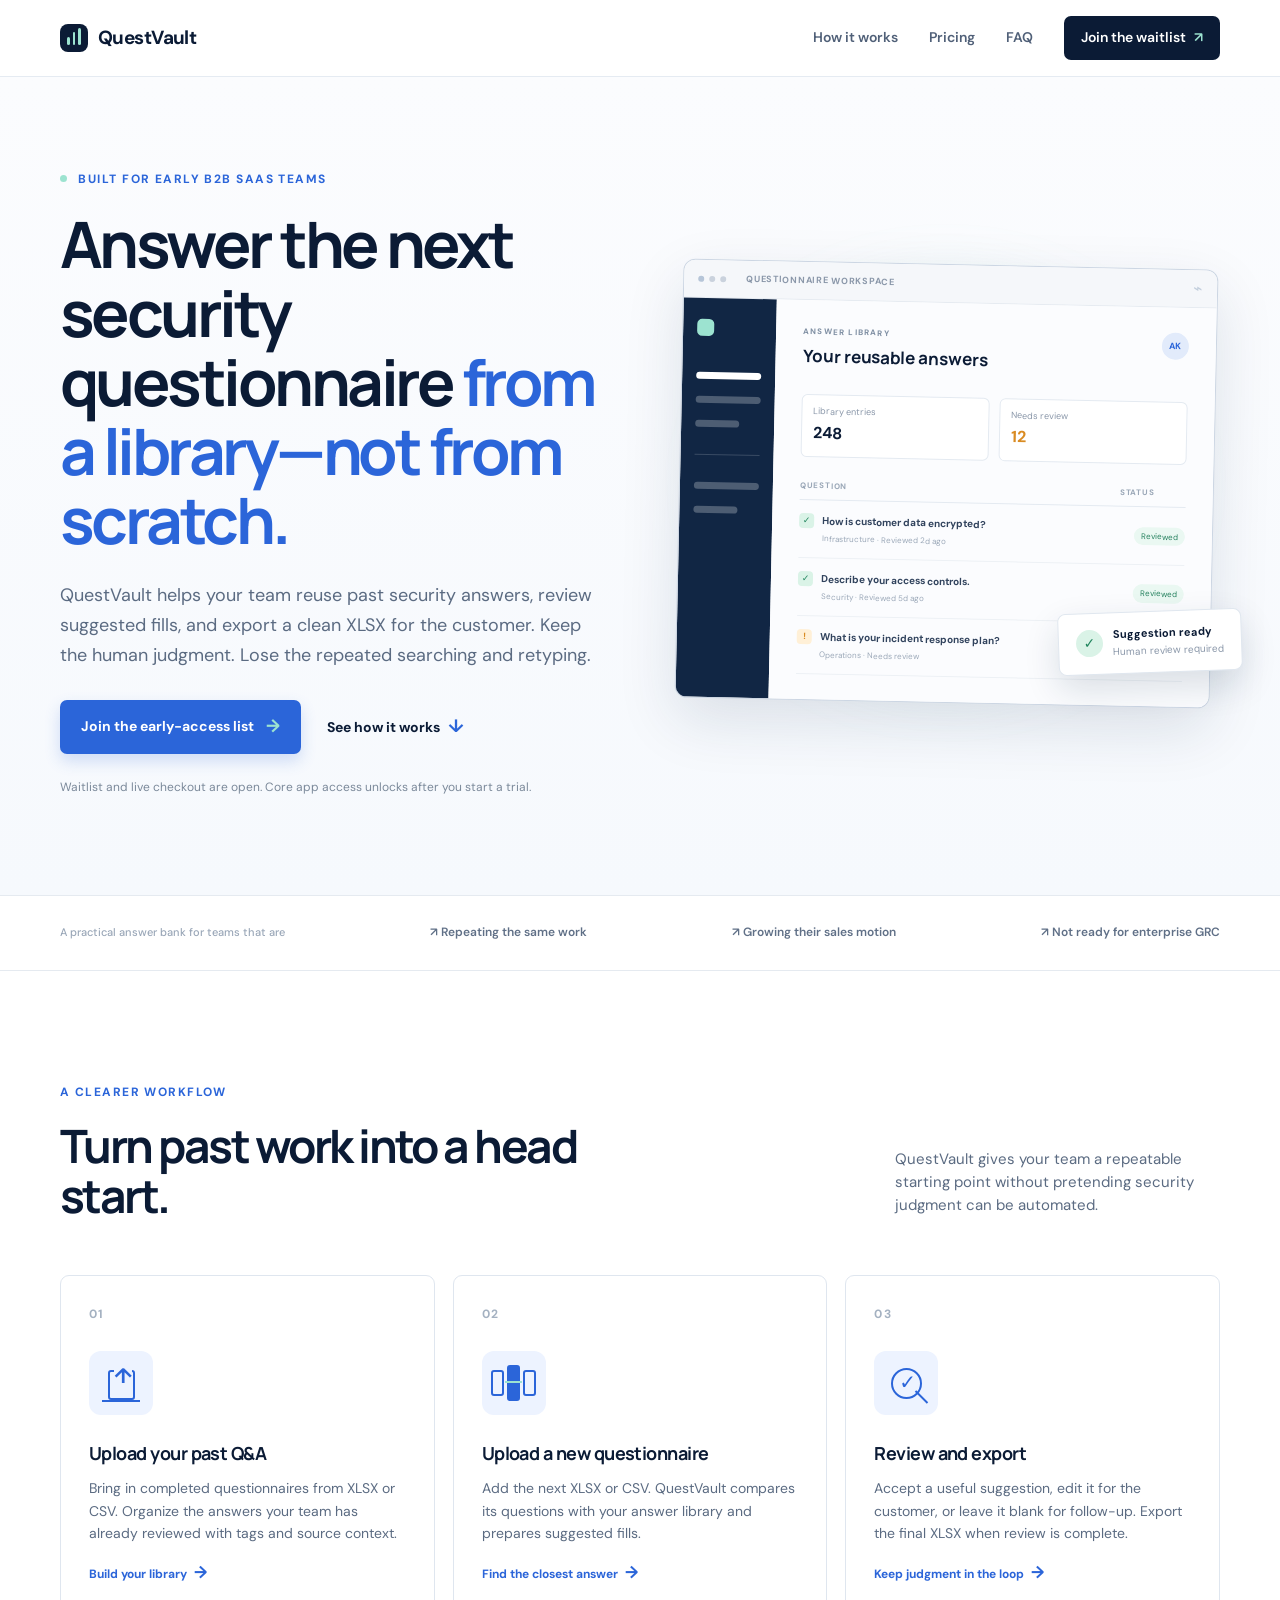
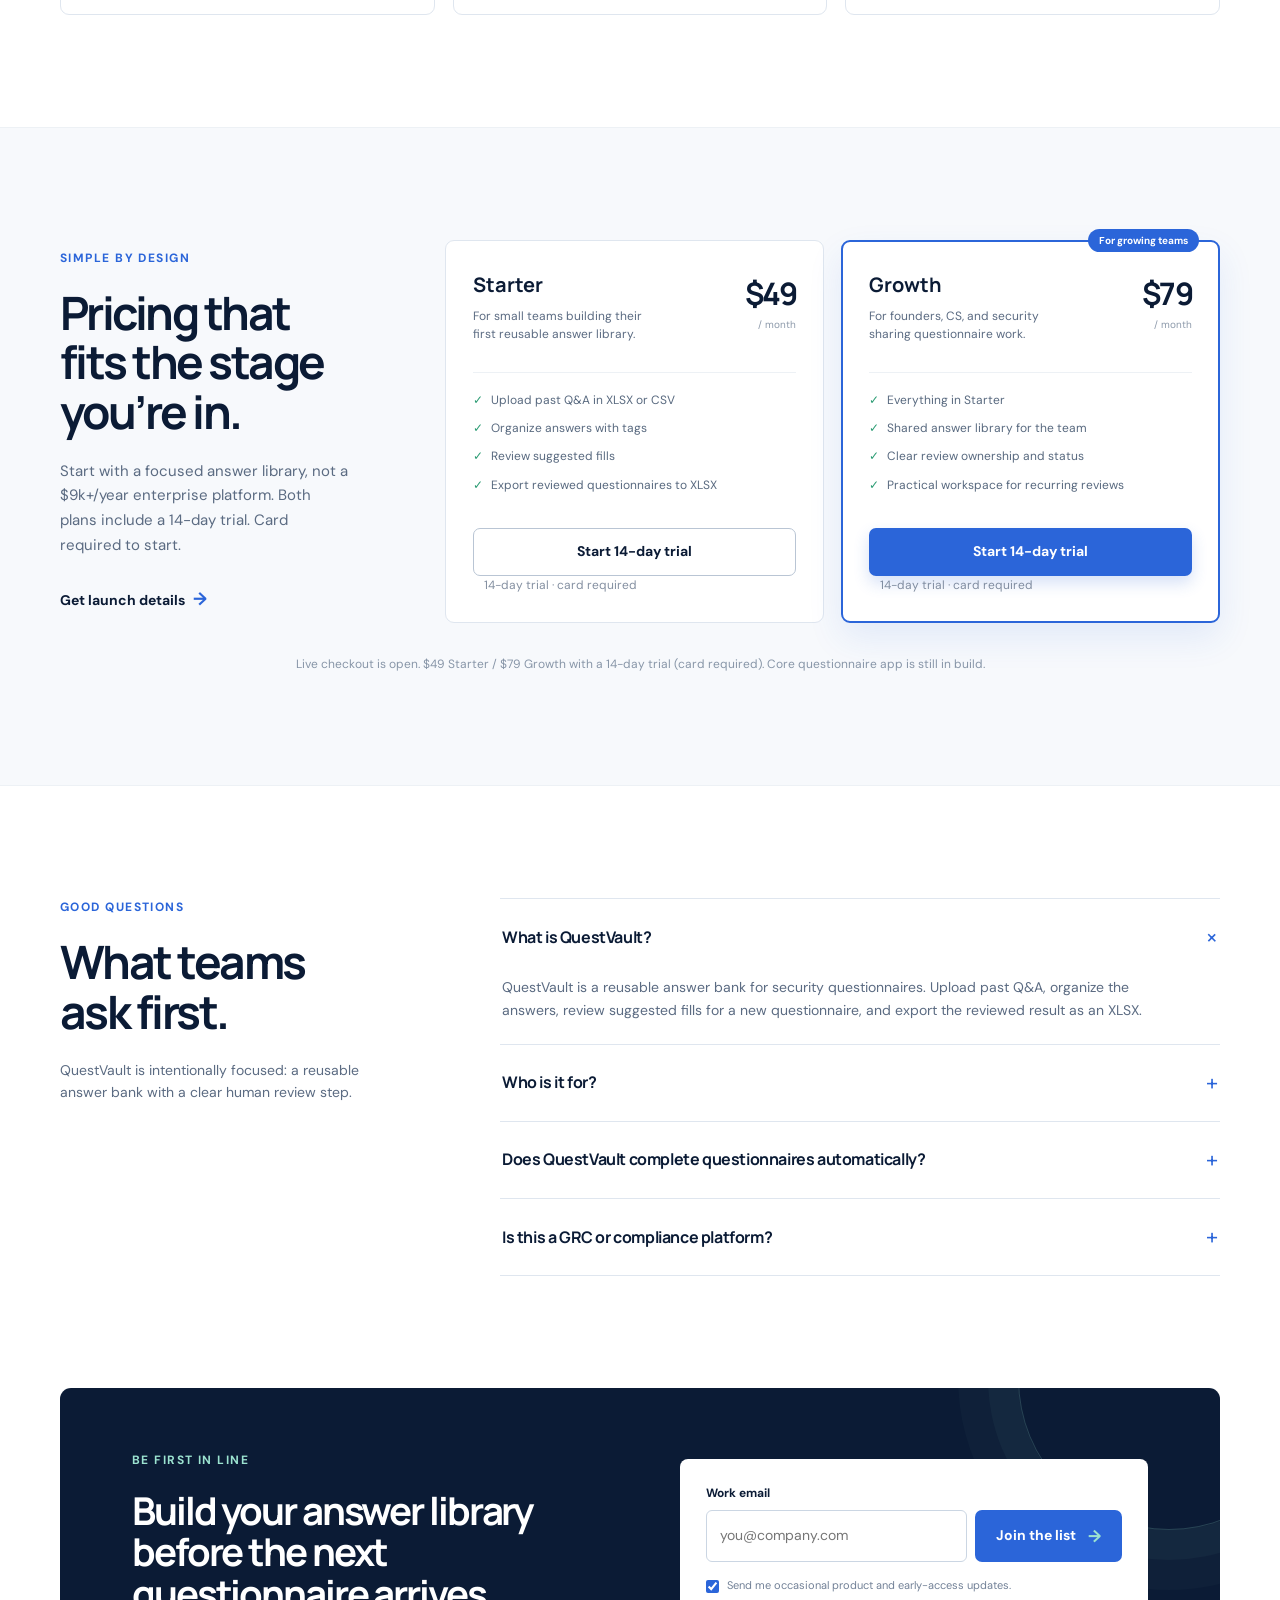
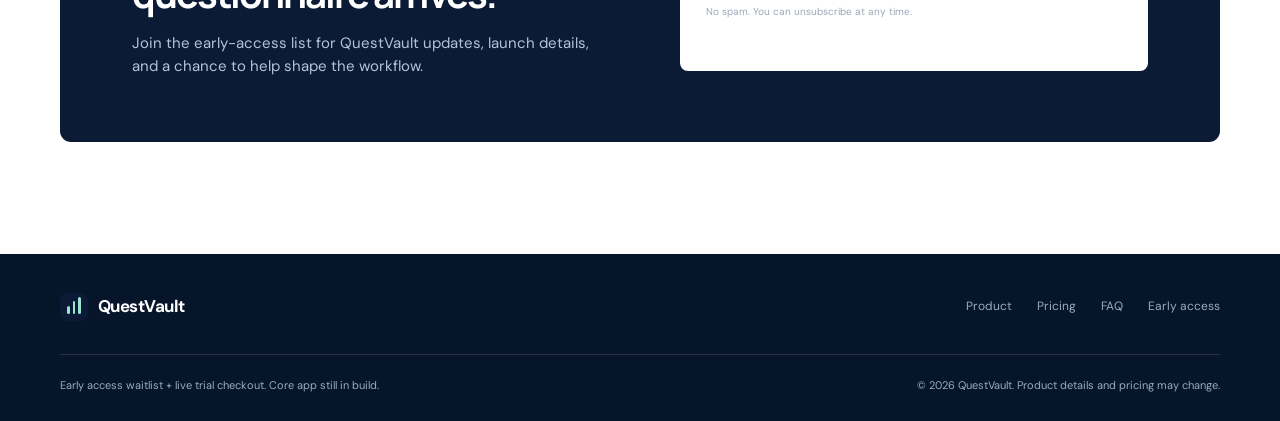
==== commit 8cf3c5b6: "Switch pricing CTAs to live Stripe Payment Links. Replace test-mode checkout URLs and copy with the " ====
--- a/index.html
+++ b/index.html
@@ -34,7 +34,7 @@
   </header>
 
   <div id="checkout-banner" class="checkout-banner" hidden role="status" aria-live="polite">
-    <div class="container">Thanks — your test checkout completed. We’ll email next steps when the app workspace opens. <a href="#waitlist">Stay on the waitlist</a> for launch updates.</div>
+    <div class="container">Thanks — your checkout completed. We’ll email next steps when the app workspace opens. <a href="#waitlist">Stay on the waitlist</a> for launch updates.</div>
   </div>
   <main id="top">
     <section class="hero section-pad">
@@ -47,7 +47,7 @@
             <a class="button button-primary" href="#waitlist">Join the early-access list <span aria-hidden="true">→</span></a>
             <a class="text-link" href="#how-it-works">See how it works <span aria-hidden="true">↓</span></a>
           </div>
-          <p class="hero-note">Waitlist + Stripe test checkout are live. Production billing and the core app unlock next.</p>
+          <p class="hero-note">Waitlist and live checkout are open. Core app access unlocks after you start a trial.</p>
         </div>
         <div class="product-visual" aria-label="Illustration of the QuestVault answer library and review workflow">
           <div class="visual-glow"></div>
@@ -84,8 +84,8 @@
     </section>
 
     <section id="pricing" class="section-pad pricing-section">
-      <div class="container pricing-layout"><div class="pricing-copy"><p class="eyebrow">Simple by design</p><h2>Pricing that fits the stage you’re in.</h2><p>Start with a focused answer library, not a $9k+/year enterprise platform. Both plans include a 14-day trial in the current draft.</p><a class="text-link" href="#waitlist">Get launch details <span aria-hidden="true">→</span></a></div><div class="plans"><article class="plan-card"><div class="plan-top"><div><h3>Starter</h3><p>For small teams building their first reusable answer library.</p></div><div class="price"><strong>$49</strong><span>/ month</span></div></div><ul><li>Upload past Q&amp;A in XLSX or CSV</li><li>Organize answers with tags</li><li>Review suggested fills</li><li>Export reviewed questionnaires to XLSX</li></ul><a class="button button-outline" href="https://buy.stripe.com/test_4gMfZ9dEBeBN3cW43nbEA01" rel="noopener">Start 14-day trial</a><p class="plan-micro">Stripe test mode · card required</p></article><article class="plan-card featured"><div class="plan-badge">For growing teams</div><div class="plan-top"><div><h3>Growth</h3><p>For founders, CS, and security sharing questionnaire work.</p></div><div class="price"><strong>$79</strong><span>/ month</span></div></div><ul><li>Everything in Starter</li><li>Shared answer library for the team</li><li>Clear review ownership and status</li><li>Practical workspace for recurring reviews</li></ul><a class="button button-primary" href="https://buy.stripe.com/test_fZu9AL1VTbpBcNwdDXbEA00" rel="noopener">Start 14-day trial</a><p class="plan-micro">Stripe test mode · card required</p></article></div></div>
-      <div class="container"><p class="pricing-note"><strong>Test-mode checkout is live.</strong> $49 Starter / $79 Growth with a 14-day trial (card required). Production Stripe is held until unlock. Core questionnaire app is still in build.</p></div>
+      <div class="container pricing-layout"><div class="pricing-copy"><p class="eyebrow">Simple by design</p><h2>Pricing that fits the stage you’re in.</h2><p>Start with a focused answer library, not a $9k+/year enterprise platform. Both plans include a 14-day trial. Card required to start.</p><a class="text-link" href="#waitlist">Get launch details <span aria-hidden="true">→</span></a></div><div class="plans"><article class="plan-card"><div class="plan-top"><div><h3>Starter</h3><p>For small teams building their first reusable answer library.</p></div><div class="price"><strong>$49</strong><span>/ month</span></div></div><ul><li>Upload past Q&amp;A in XLSX or CSV</li><li>Organize answers with tags</li><li>Review suggested fills</li><li>Export reviewed questionnaires to XLSX</li></ul><a class="button button-outline" href="https://buy.stripe.com/dRm00c00D44y7Ovf4D6g800" rel="noopener">Start 14-day trial</a><p class="plan-micro">14-day trial · card required</p></article><article class="plan-card featured"><div class="plan-badge">For growing teams</div><div class="plan-top"><div><h3>Growth</h3><p>For founders, CS, and security sharing questionnaire work.</p></div><div class="price"><strong>$79</strong><span>/ month</span></div></div><ul><li>Everything in Starter</li><li>Shared answer library for the team</li><li>Clear review ownership and status</li><li>Practical workspace for recurring reviews</li></ul><a class="button button-primary" href="https://buy.stripe.com/cNi4gsdRtgRk3yf3lV6g801" rel="noopener">Start 14-day trial</a><p class="plan-micro">14-day trial · card required</p></article></div></div>
+      <div class="container"><p class="pricing-note">Live checkout is open. $49 Starter / $79 Growth with a 14-day trial (card required). Core questionnaire app is still in build.</p></div>
     </section>
 
     <section id="faq" class="section-pad faq-section"><div class="container faq-layout"><div class="faq-heading"><p class="eyebrow">Good questions</p><h2>What teams ask first.</h2><p>QuestVault is intentionally focused: a reusable answer bank with a clear human review step.</p></div><div class="faq-list"><details open><summary>What is QuestVault?<span>+</span></summary><p>QuestVault is a reusable answer bank for security questionnaires. Upload past Q&amp;A, organize the answers, review suggested fills for a new questionnaire, and export the reviewed result as an XLSX.</p></details><details><summary>Who is it for?<span>+</span></summary><p>It is designed for early B2B SaaS teams where a founder, customer success lead, security owner, or small group shares responsibility for customer questionnaires.</p></details><details><summary>Does QuestVault complete questionnaires automatically?<span>+</span></summary><p>No. QuestVault suggests fills from your answer library. A human reviews and edits the answers before export, and your team remains responsible for accuracy.</p></details><details><summary>Is this a GRC or compliance platform?<span>+</span></summary><p>No. QuestVault is a focused questionnaire answer bank. It does not replace a GRC program, security review, legal review, or compliance advice.</p></details></div></div></section>
@@ -93,6 +93,6 @@
     <section id="waitlist" class="section-pad waitlist-section"><div class="container waitlist-card"><div class="waitlist-copy"><p class="eyebrow eyebrow-light">Be first in line</p><h2>Build your answer library before the next questionnaire arrives.</h2><p>Join the early-access list for QuestVault updates, launch details, and a chance to help shape the workflow.</p></div><div class="form-panel"><form id="waitlist-form" novalidate><label for="email">Work email</label><div class="input-row"><input id="email" name="email" type="email" autocomplete="email" placeholder="you@company.com" required><button class="button button-light" type="submit">Join the list <span aria-hidden="true">→</span></button></div><label class="consent"><input type="checkbox" name="updates" checked><span>Send me occasional product and early-access updates.</span></label><p class="form-hint">No spam. You can unsubscribe at any time.</p><p id="form-message" class="form-message" role="status" aria-live="polite"></p></form><div id="success-state" class="success-state" hidden><div class="success-icon">✓</div><h3>You’re on the list.</h3><p>Thanks for your interest in QuestVault. We’ll share early-access updates when they’re ready.</p><button type="button" class="text-button" id="reset-form">Add another email</button></div></div></div></section>
   </main>
 
-  <footer class="site-footer"><div class="container footer-top"><a class="brand brand-footer" href="#top"><span class="brand-mark" aria-hidden="true"><span></span><span></span><span></span></span><span>QuestVault</span></a><div class="footer-links"><a href="#how-it-works">Product</a><a href="#pricing">Pricing</a><a href="#faq">FAQ</a><a href="#waitlist">Early access</a></div></div><div class="container footer-bottom"><p>Draft product — early access waitlist. Not live SaaS yet.</p><p>© <span id="current-year">2026</span> QuestVault. Product details and pricing may change.</p></div></footer>
+  <footer class="site-footer"><div class="container footer-top"><a class="brand brand-footer" href="#top"><span class="brand-mark" aria-hidden="true"><span></span><span></span><span></span></span><span>QuestVault</span></a><div class="footer-links"><a href="#how-it-works">Product</a><a href="#pricing">Pricing</a><a href="#faq">FAQ</a><a href="#waitlist">Early access</a></div></div><div class="container footer-bottom"><p>Early access waitlist + live trial checkout. Core app still in build.</p><p>© <span id="current-year">2026</span> QuestVault. Product details and pricing may change.</p></div></footer>
 </body>
 </html>
